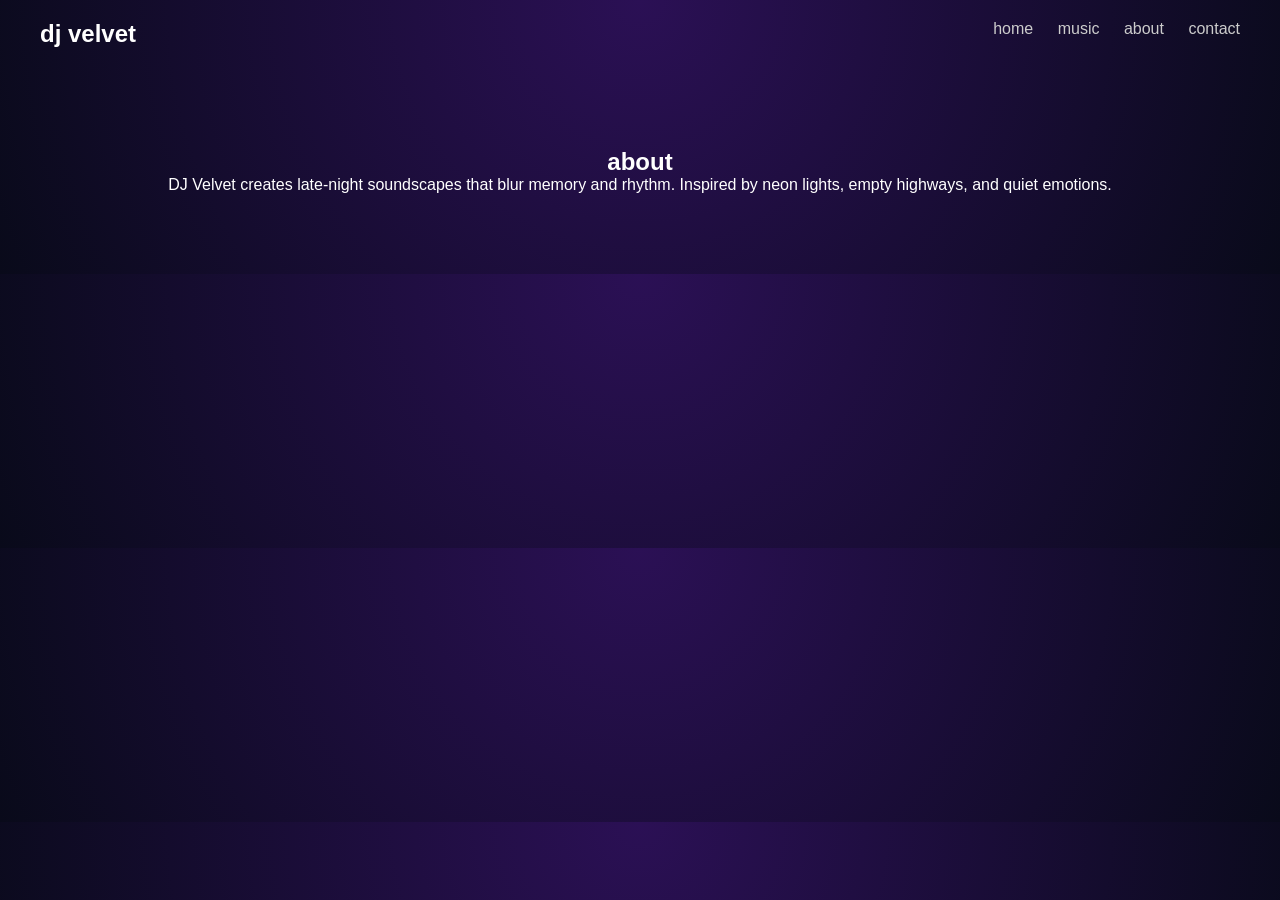
==== about.html @ f87a9d46 "Add about.html with initial content" ====
<!DOCTYPE html>
<html>
<head>
  <title>About</title>
  <link rel="stylesheet" href="styles.css">
</head>
<body>

<nav>
  <h2>dj velvet</h2>
  <div>
    <a href="index.html">home</a>
    <a href="music.html">music</a>
    <a href="about.html">about</a>
    <a href="contact.html">contact</a>
  </div>
</nav>

<section class="section">
  <h1>about</h1>
  <p>
    DJ Velvet creates late-night soundscapes that blur memory and rhythm.
    Inspired by neon lights, empty highways, and quiet emotions.
  </p>
</section>

</body>
</html>
---- styles.css ----
* {
  margin: 0;
  padding: 0;
  box-sizing: border-box;
  font-family: 'Helvetica Neue', sans-serif;
}

body {
  background: radial-gradient(circle at top, #2b1055, #090a1a);
  color: white;
}

/* NAVBAR */
nav {
  display: flex;
  justify-content: space-between;
  padding: 20px 40px;
}

nav a {
  color: #ccc;
  margin-left: 20px;
  text-decoration: none;
}

nav a:hover {
  color: white;
}

/* HERO */
.hero {
  height: 90vh;
  display: flex;
  flex-direction: column;
  justify-content: center;
  align-items: center;
  background: linear-gradient(135deg, #6a00ff, #ff4d6d);
  text-align: center;
}

.hero h1 {
  font-size: 60px;
  font-weight: 300;
}

.hero p {
  margin-top: 15px;
  color: #eee;
}

.buttons {
  margin-top: 30px;
}

button {
  padding: 12px 25px;
  margin: 5px;
  border-radius: 30px;
  border: none;
  cursor: pointer;
}

.primary {
  background: #ff4d9d;
  color: white;
}

.secondary {
  background: transparent;
  border: 1px solid #aaa;
  color: white;
}

/* SECTION */
.section {
  padding: 80px 40px;
  text-align: center;
}

/* CARDS */
.cards {
  display: flex;
  gap: 20px;
  justify-content: center;
  margin-top: 40px;
}

.card {
  width: 250px;
  padding: 20px;
  border-radius: 15px;
  background: linear-gradient(145deg, #1c1c3c, #2b2b5c);
}

.card h3 {
  margin-top: 20px;
}

/* FOOTER */
footer {
  text-align: center;
  padding: 40px;
  color: #888;
}
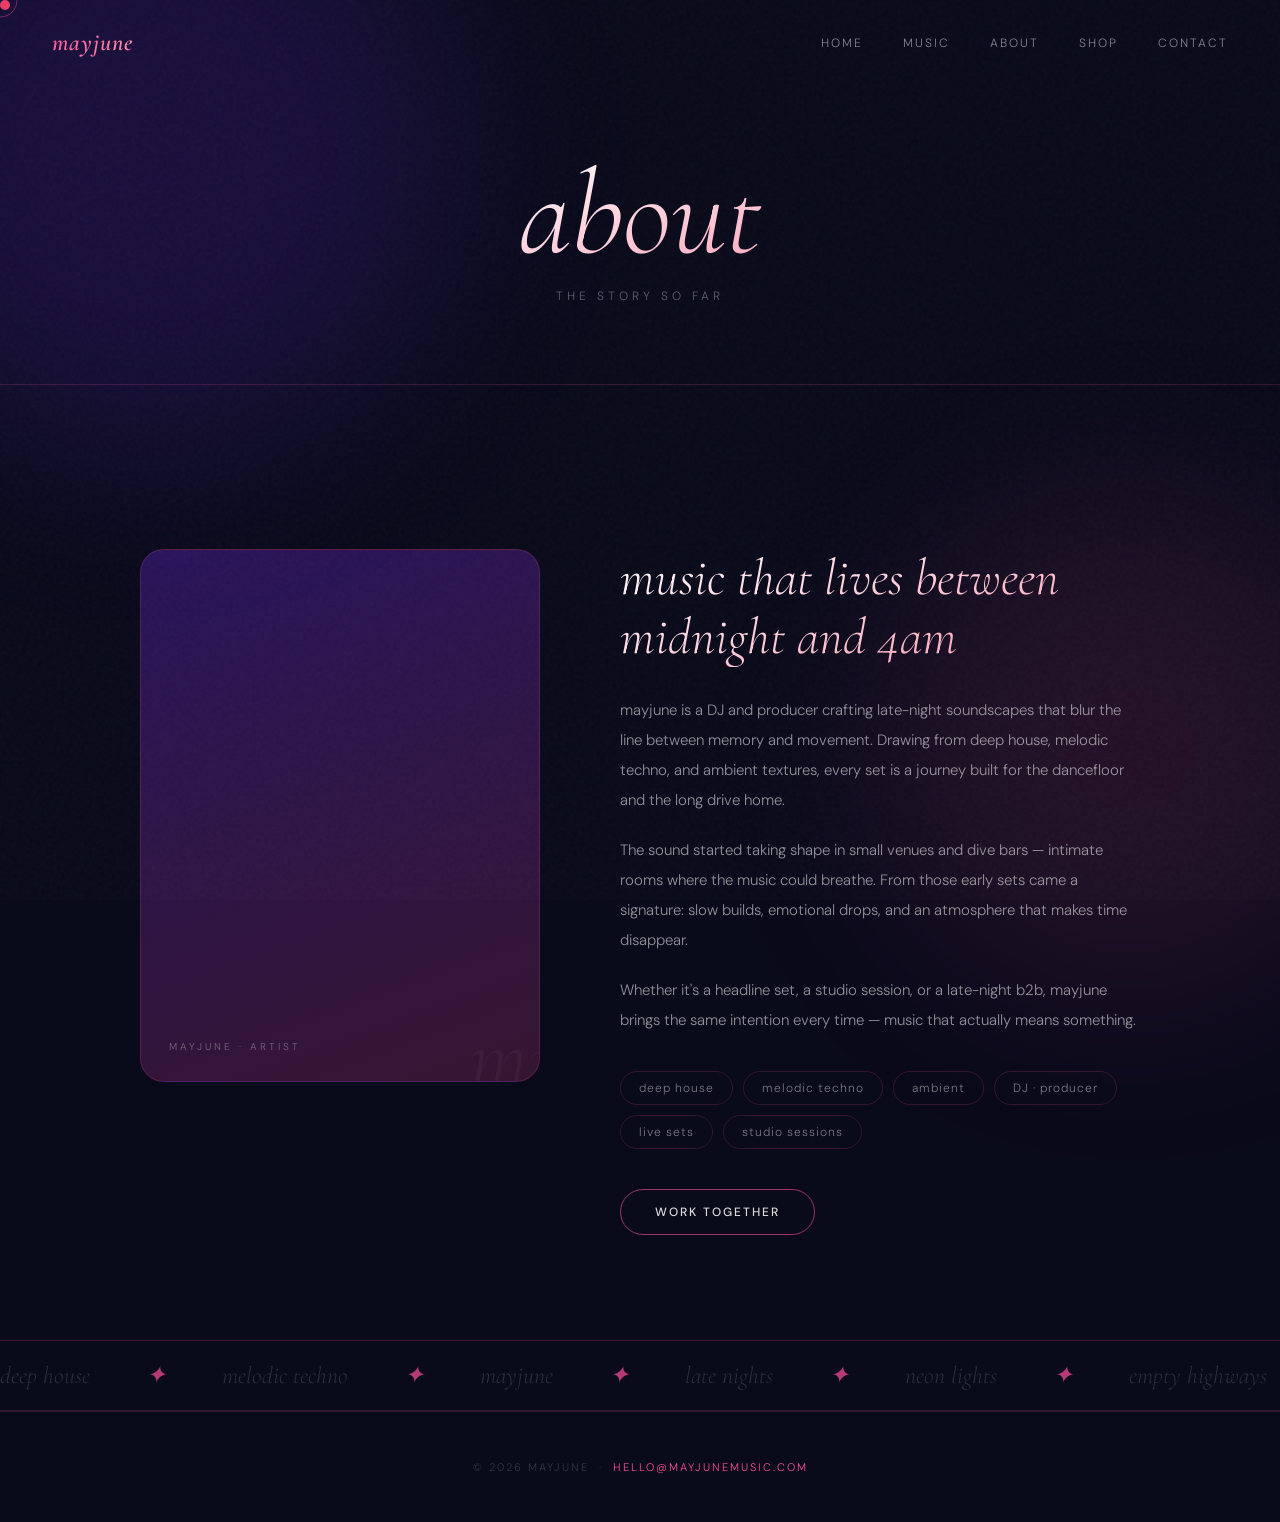
==== commit 70ade1a2: "revamp" ====
--- a/about.html
+++ b/about.html
@@ -1,28 +1,125 @@
 <!DOCTYPE html>
-<html>
+<html lang="en">
 <head>
-  <title>About</title>
+  <meta charset="UTF-8">
+  <meta name="viewport" content="width=device-width, initial-scale=1.0">
+  <title>about — mayjune</title>
   <link rel="stylesheet" href="styles.css">
 </head>
 <body>
 
-<nav>
-  <h2>dj velvet</h2>
-  <div>
+<div class="cursor" id="cursor"></div>
+<div class="cursor-ring" id="cursorRing"></div>
+<div class="orb orb-1"></div>
+<div class="orb orb-2"></div>
+
+<nav id="nav">
+  <h2>mayjune</h2>
+  <div class="nav-links">
     <a href="index.html">home</a>
     <a href="music.html">music</a>
     <a href="about.html">about</a>
+    <a href="shop.html">shop</a>
     <a href="contact.html">contact</a>
   </div>
 </nav>
 
-<section class="section">
+<section class="hero-small">
   <h1>about</h1>
-  <p>
-    DJ Velvet creates late-night soundscapes that blur memory and rhythm.
-    Inspired by neon lights, empty highways, and quiet emotions.
-  </p>
+  <p>the story so far</p>
 </section>
 
+<section class="section">
+  <div class="about-grid">
+
+    <div class="about-portrait fade-in">
+      <div class="about-portrait-watermark">mj</div>
+      <span class="about-portrait-label">mayjune · artist</span>
+    </div>
+
+    <div class="about-text fade-in" style="transition-delay: 0.15s">
+      <h2>music that lives between midnight and 4am</h2>
+      <p>
+        mayjune is a DJ and producer crafting late-night soundscapes that blur
+        the line between memory and movement. Drawing from deep house, melodic
+        techno, and ambient textures, every set is a journey built for the
+        dancefloor and the long drive home.
+      </p>
+      <p>
+        The sound started taking shape in small venues and dive bars — intimate
+        rooms where the music could breathe. From those early sets came a
+        signature: slow builds, emotional drops, and an atmosphere that makes
+        time disappear.
+      </p>
+      <p>
+        Whether it's a headline set, a studio session, or a late-night b2b,
+        mayjune brings the same intention every time — music that actually
+        means something.
+      </p>
+
+      <div class="about-tags">
+        <span class="tag">deep house</span>
+        <span class="tag">melodic techno</span>
+        <span class="tag">ambient</span>
+        <span class="tag">DJ · producer</span>
+        <span class="tag">live sets</span>
+        <span class="tag">studio sessions</span>
+      </div>
+
+      <div style="margin-top: 40px;">
+        <a href="contact.html" class="button">work together</a>
+      </div>
+    </div>
+
+  </div>
+</section>
+
+<div class="marquee-wrap">
+  <div class="marquee-track">
+    <span>deep house</span><span class="a">✦</span>
+    <span>melodic techno</span><span class="a">✦</span>
+    <span>mayjune</span><span class="a">✦</span>
+    <span>late nights</span><span class="a">✦</span>
+    <span>neon lights</span><span class="a">✦</span>
+    <span>empty highways</span><span class="a">✦</span>
+    <span>deep house</span><span class="a">✦</span>
+    <span>melodic techno</span><span class="a">✦</span>
+    <span>mayjune</span><span class="a">✦</span>
+    <span>late nights</span><span class="a">✦</span>
+    <span>neon lights</span><span class="a">✦</span>
+    <span>empty highways</span><span class="a">✦</span>
+  </div>
+</div>
+
+<footer>
+  © 2026 mayjune &nbsp;·&nbsp; <a href="mailto:hello@mayjunemusic.com">hello@mayjunemusic.com</a>
+</footer>
+
+<script>
+  const cursor = document.getElementById('cursor');
+  const ring = document.getElementById('cursorRing');
+  let mx = 0, my = 0, rx = 0, ry = 0;
+  document.addEventListener('mousemove', e => {
+    mx = e.clientX; my = e.clientY;
+    cursor.style.transform = `translate(${mx - 5}px, ${my - 5}px)`;
+  });
+  function animateRing() {
+    rx += (mx - rx - 17) * 0.12;
+    ry += (my - ry - 17) * 0.12;
+    ring.style.transform = `translate(${rx}px, ${ry}px)`;
+    requestAnimationFrame(animateRing);
+  }
+  animateRing();
+  document.querySelectorAll('a, button, .tag').forEach(el => {
+    el.addEventListener('mouseenter', () => ring.classList.add('hovered'));
+    el.addEventListener('mouseleave', () => ring.classList.remove('hovered'));
+  });
+  const nav = document.getElementById('nav');
+  window.addEventListener('scroll', () => nav.classList.toggle('scrolled', window.scrollY > 40));
+  const observer = new IntersectionObserver(entries => {
+    entries.forEach(e => { if (e.isIntersecting) e.target.classList.add('visible'); });
+  }, { threshold: 0.15 });
+  document.querySelectorAll('.fade-in').forEach(el => observer.observe(el));
+</script>
 </body>
-</html>
+</html>
--- a/styles.css
+++ b/styles.css
@@ -1,104 +1,645 @@
-* {
-  margin: 0;
-  padding: 0;
-  box-sizing: border-box;
-  font-family: 'Helvetica Neue', sans-serif;
-}
+@import url('https://fonts.googleapis.com/css2?family=Cormorant+Garamond:ital,wght@0,300;0,600;1,300;1,600&family=DM+Sans:wght@300;400;500&display=swap');
+
+:root {
+  --pink:    #ff4d9d;
+  --pink2:   #ff8fab;
+  --violet:  #7b2fff;
+  --deep:    #090a1a;
+  --surface: rgba(255,255,255,0.04);
+  --border:  rgba(255, 77, 157, 0.18);
+}
+
+*, *::before, *::after { margin: 0; padding: 0; box-sizing: border-box; }
+html { scroll-behavior: smooth; }
 
 body {
-  background: radial-gradient(circle at top, #2b1055, #090a1a);
+  background: var(--deep);
   color: white;
-}
-
-/* NAVBAR */
+  font-family: 'DM Sans', sans-serif;
+  font-weight: 300;
+  overflow-x: hidden;
+  cursor: none;
+}
+
+/* GRAIN OVERLAY */
+body::before {
+  content: '';
+  position: fixed;
+  inset: 0;
+  background-image: url("data:image/svg+xml,%3Csvg viewBox='0 0 256 256' xmlns='http://www.w3.org/2000/svg'%3E%3Cfilter id='noise'%3E%3CfeTurbulence type='fractalNoise' baseFrequency='0.9' numOctaves='4' stitchTiles='stitch'/%3E%3C/filter%3E%3Crect width='100%25' height='100%25' filter='url(%23noise)' opacity='1'/%3E%3C/svg%3E");
+  opacity: 0.035;
+  pointer-events: none;
+  z-index: 1000;
+}
+
+/* CUSTOM CURSOR */
+.cursor {
+  width: 10px; height: 10px;
+  background: var(--pink);
+  border-radius: 50%;
+  position: fixed; top: 0; left: 0;
+  pointer-events: none;
+  z-index: 9999;
+  mix-blend-mode: difference;
+  transition: transform 0.1s;
+}
+.cursor-ring {
+  width: 34px; height: 34px;
+  border: 1px solid rgba(255,77,157,0.45);
+  border-radius: 50%;
+  position: fixed; top: 0; left: 0;
+  pointer-events: none;
+  z-index: 9998;
+  transition: width 0.25s, height 0.25s, border-color 0.25s;
+}
+.cursor-ring.hovered {
+  width: 54px; height: 54px;
+  border-color: var(--pink);
+}
+
+/* AMBIENT ORBS */
+.orb {
+  position: fixed;
+  border-radius: 50%;
+  filter: blur(90px);
+  pointer-events: none;
+  z-index: 0;
+}
+.orb-1 { width: 600px; height: 600px; background: rgba(123,47,255,0.15); top: -150px; left: -150px; animation: drift1 20s ease-in-out infinite alternate; }
+.orb-2 { width: 500px; height: 500px; background: rgba(255,77,157,0.1); bottom: -100px; right: -100px; animation: drift2 24s ease-in-out infinite alternate; }
+.orb-3 { width: 350px; height: 350px; background: rgba(255,143,171,0.07); top: 50%; left: 35%; animation: drift1 16s ease-in-out infinite alternate-reverse; }
+
+@keyframes drift1 { to { transform: translate(50px, 70px); } }
+@keyframes drift2 { to { transform: translate(-50px, -60px); } }
+
+/* NAV */
 nav {
+  position: fixed; top: 0; left: 0; right: 0;
+  z-index: 500;
   display: flex;
   justify-content: space-between;
-  padding: 20px 40px;
-}
-
+  align-items: center;
+  padding: 28px 52px;
+  transition: background 0.4s, padding 0.3s, border-color 0.3s;
+  border-bottom: 1px solid transparent;
+}
+nav.scrolled {
+  background: rgba(9,10,26,0.88);
+  backdrop-filter: blur(20px);
+  padding: 18px 52px;
+  border-bottom-color: var(--border);
+}
+nav h2 {
+  font-family: 'Cormorant Garamond', serif;
+  font-style: italic;
+  font-weight: 600;
+  font-size: 24px;
+  background: linear-gradient(135deg, var(--pink), var(--pink2));
+  -webkit-background-clip: text;
+  -webkit-text-fill-color: transparent;
+  background-clip: text;
+  letter-spacing: 1px;
+}
+.nav-links { display: flex; gap: 40px; }
 nav a {
-  color: #ccc;
-  margin-left: 20px;
+  color: rgba(255,255,255,0.5);
   text-decoration: none;
-}
-
-nav a:hover {
+  font-size: 12px;
+  letter-spacing: 2px;
+  text-transform: uppercase;
+  transition: color 0.3s;
+  position: relative;
+}
+nav a::after {
+  content: '';
+  position: absolute;
+  bottom: -4px; left: 0;
+  width: 0; height: 1px;
+  background: var(--pink);
+  transition: width 0.3s ease;
+}
+nav a:hover { color: white; }
+nav a:hover::after { width: 100%; }
+
+/* BUTTONS */
+.button {
+  display: inline-block;
+  padding: 14px 34px;
+  border-radius: 60px;
+  border: 1.5px solid rgba(255,77,157,0.6);
+  font-family: 'DM Sans', sans-serif;
+  font-size: 12px;
+  font-weight: 500;
+  letter-spacing: 2px;
+  text-transform: uppercase;
+  text-decoration: none;
+  cursor: none;
+  position: relative;
+  overflow: hidden;
+  transition: transform 0.3s, box-shadow 0.3s, border-color 0.3s, color 0.3s;
+  color: rgba(255,255,255,0.85);
+  background: transparent;
+}
+.button::before {
+  content: '';
+  position: absolute;
+  inset: 0;
+  background: linear-gradient(135deg, var(--pink), var(--violet));
+  opacity: 0;
+  transition: opacity 0.3s;
+  z-index: -1;
+}
+.button:hover {
   color: white;
-}
+  transform: translateY(-3px);
+  box-shadow: 0 12px 40px rgba(255,77,157,0.38);
+  border-color: transparent;
+}
+.button:hover::before { opacity: 1; }
 
 /* HERO */
 .hero {
-  height: 90vh;
+  min-height: 100vh;
   display: flex;
   flex-direction: column;
   justify-content: center;
   align-items: center;
-  background: linear-gradient(135deg, #6a00ff, #ff4d6d);
   text-align: center;
-}
-
+  padding: 120px 24px 80px;
+  position: relative;
+  z-index: 1;
+}
+.hero-eyebrow {
+  font-size: 11px;
+  letter-spacing: 5px;
+  text-transform: uppercase;
+  color: var(--pink);
+  margin-bottom: 24px;
+  opacity: 0;
+  animation: fadeUp 0.8s ease forwards 0.2s;
+}
 .hero h1 {
-  font-size: 60px;
+  font-family: 'Cormorant Garamond', serif;
+  font-style: italic;
   font-weight: 300;
-}
-
-.hero p {
-  margin-top: 15px;
-  color: #eee;
-}
-
-.buttons {
-  margin-top: 30px;
-}
-
-button {
-  padding: 12px 25px;
-  margin: 5px;
-  border-radius: 30px;
-  border: none;
-  cursor: pointer;
-}
-
-.primary {
-  background: #ff4d9d;
-  color: white;
-}
-
-.secondary {
-  background: transparent;
-  border: 1px solid #aaa;
-  color: white;
+  font-size: clamp(96px, 22vw, 220px);
+  line-height: 0.85;
+  letter-spacing: -3px;
+  background: linear-gradient(160deg, #fff 20%, var(--pink2) 60%, var(--pink) 100%);
+  -webkit-background-clip: text;
+  -webkit-text-fill-color: transparent;
+  background-clip: text;
+  opacity: 0;
+  animation: fadeUp 1s ease forwards 0.4s;
+}
+.hero-sub {
+  margin-top: 28px;
+  font-size: 12px;
+  letter-spacing: 4px;
+  text-transform: uppercase;
+  color: rgba(255,255,255,0.38);
+  opacity: 0;
+  animation: fadeUp 0.8s ease forwards 0.7s;
+}
+.hero .buttons {
+  margin-top: 56px;
+  display: flex;
+  gap: 16px;
+  flex-wrap: wrap;
+  justify-content: center;
+  opacity: 0;
+  animation: fadeUp 0.8s ease forwards 0.9s;
+}
+.hero-scroll {
+  position: absolute;
+  bottom: 36px;
+  left: 50%;
+  transform: translateX(-50%);
+  display: flex;
+  flex-direction: column;
+  align-items: center;
+  gap: 10px;
+  opacity: 0;
+  animation: fadeUp 0.8s ease forwards 1.3s;
+}
+.hero-scroll span {
+  font-size: 9px;
+  letter-spacing: 3px;
+  text-transform: uppercase;
+  color: rgba(255,255,255,0.25);
+}
+.scroll-line {
+  width: 1px;
+  height: 52px;
+  background: linear-gradient(to bottom, var(--pink), transparent);
+  animation: scrollPulse 2.2s ease-in-out infinite;
+}
+@keyframes scrollPulse {
+  0%,100% { opacity: 0.3; }
+  50%      { opacity: 1; }
+}
+
+/* HERO SMALL */
+.hero-small {
+  padding: 160px 52px 80px;
+  text-align: center;
+  position: relative;
+  z-index: 1;
+  border-bottom: 1px solid var(--border);
+}
+.hero-small h1 {
+  font-family: 'Cormorant Garamond', serif;
+  font-style: italic;
+  font-weight: 300;
+  font-size: clamp(60px, 12vw, 120px);
+  line-height: 0.9;
+  background: linear-gradient(160deg, #fff 30%, var(--pink2) 80%);
+  -webkit-background-clip: text;
+  -webkit-text-fill-color: transparent;
+  background-clip: text;
+  animation: fadeUp 0.8s ease forwards;
+}
+.hero-small p {
+  margin-top: 20px;
+  font-size: 12px;
+  letter-spacing: 4px;
+  text-transform: uppercase;
+  color: rgba(255,255,255,0.35);
+  opacity: 0;
+  animation: fadeUp 0.8s ease forwards 0.25s;
 }
 
 /* SECTION */
 .section {
-  padding: 80px 40px;
+  padding: 100px 52px;
   text-align: center;
+  position: relative;
+  z-index: 1;
+}
+.section h2 {
+  font-family: 'Cormorant Garamond', serif;
+  font-style: italic;
+  font-weight: 300;
+  font-size: clamp(38px, 6vw, 68px);
+  color: white;
+  margin-bottom: 10px;
+}
+.section-tag {
+  display: block;
+  font-size: 11px;
+  letter-spacing: 3px;
+  text-transform: uppercase;
+  color: var(--pink);
+  margin-bottom: 14px;
+}
+.section > p { color: rgba(255,255,255,0.4); font-size: 15px; }
+.divider {
+  width: 48px; height: 1px;
+  background: linear-gradient(to right, var(--pink), transparent);
+  margin: 20px auto 52px;
+}
+
+/* MARQUEE */
+.marquee-wrap {
+  overflow: hidden;
+  border-top: 1px solid var(--border);
+  border-bottom: 1px solid var(--border);
+  padding: 20px 0;
+  position: relative;
+  z-index: 1;
+}
+.marquee-track {
+  display: flex;
+  gap: 56px;
+  animation: marquee 22s linear infinite;
+  width: max-content;
+}
+.marquee-track span {
+  font-family: 'Cormorant Garamond', serif;
+  font-style: italic;
+  font-size: 24px;
+  color: rgba(255,255,255,0.15);
+  white-space: nowrap;
+}
+.marquee-track span.a { color: var(--pink); opacity: 0.7; }
+@keyframes marquee {
+  from { transform: translateX(0); }
+  to   { transform: translateX(-50%); }
 }
 
 /* CARDS */
 .cards {
   display: flex;
-  gap: 20px;
+  gap: 24px;
   justify-content: center;
-  margin-top: 40px;
-}
-
+  flex-wrap: wrap;
+  margin-top: 52px;
+}
 .card {
-  width: 250px;
-  padding: 20px;
-  border-radius: 15px;
-  background: linear-gradient(145deg, #1c1c3c, #2b2b5c);
-}
-
-.card h3 {
-  margin-top: 20px;
-}
+  background: var(--surface);
+  border: 1px solid var(--border);
+  border-radius: 20px;
+  padding: 32px 28px;
+  width: 260px;
+  text-align: left;
+  transition: transform 0.4s, box-shadow 0.4s, border-color 0.4s;
+  position: relative;
+  overflow: hidden;
+}
+.card::after {
+  content: '';
+  position: absolute;
+  top: 0; left: 0; right: 0;
+  height: 1px;
+  background: linear-gradient(to right, transparent, var(--pink), transparent);
+  opacity: 0;
+  transition: opacity 0.4s;
+}
+.card:hover { transform: translateY(-8px); box-shadow: 0 28px 64px rgba(255,77,157,0.16); border-color: rgba(255,77,157,0.38); }
+.card:hover::after { opacity: 1; }
+.card-num { font-size: 11px; letter-spacing: 2px; color: var(--pink); margin-bottom: 16px; display: block; }
+.card h3 { font-family: 'Cormorant Garamond', serif; font-style: italic; font-size: 22px; color: white; margin-bottom: 10px; }
+.card p { font-size: 13px; color: rgba(255,255,255,0.42); line-height: 1.75; }
+
+/* SPOTIFY */
+.section iframe {
+  display: block;
+  margin: 40px auto 0;
+  max-width: 560px;
+  width: 100%;
+}
+
+/* ABOUT */
+.about-grid {
+  display: grid;
+  grid-template-columns: 1fr 1.3fr;
+  gap: 80px;
+  max-width: 1000px;
+  margin: 64px auto 0;
+  text-align: left;
+  align-items: start;
+}
+.about-portrait {
+  aspect-ratio: 3/4;
+  background: linear-gradient(160deg, rgba(123,47,255,0.28), rgba(255,77,157,0.18));
+  border-radius: 24px;
+  border: 1px solid var(--border);
+  display: flex;
+  align-items: flex-end;
+  padding: 28px;
+  position: relative;
+  overflow: hidden;
+}
+.about-portrait-watermark {
+  position: absolute;
+  bottom: -20px; right: -10px;
+  font-family: 'Cormorant Garamond', serif;
+  font-style: italic;
+  font-size: 88px;
+  color: rgba(255,255,255,0.04);
+  line-height: 1;
+  pointer-events: none;
+}
+.about-portrait-label {
+  font-size: 10px;
+  letter-spacing: 3px;
+  text-transform: uppercase;
+  color: rgba(255,255,255,0.35);
+}
+.about-text h2 {
+  font-family: 'Cormorant Garamond', serif;
+  font-style: italic;
+  font-weight: 300;
+  font-size: clamp(32px, 4vw, 52px);
+  line-height: 1.15;
+  margin-bottom: 28px;
+  background: linear-gradient(160deg, #fff, var(--pink2));
+  -webkit-background-clip: text;
+  -webkit-text-fill-color: transparent;
+  background-clip: text;
+}
+.about-text p {
+  color: rgba(255,255,255,0.55);
+  font-size: 15px;
+  line-height: 2;
+  margin-bottom: 20px;
+}
+.about-tags {
+  display: flex;
+  flex-wrap: wrap;
+  gap: 10px;
+  margin-top: 36px;
+}
+.tag {
+  padding: 8px 18px;
+  border-radius: 60px;
+  border: 1px solid var(--border);
+  font-size: 12px;
+  letter-spacing: 1px;
+  color: rgba(255,255,255,0.45);
+  transition: border-color 0.3s, color 0.3s;
+  cursor: none;
+}
+.tag:hover { border-color: var(--pink); color: white; }
+
+/* MUSIC PAGE */
+.music-list {
+  max-width: 680px;
+  margin: 52px auto 0;
+  text-align: left;
+}
+.music-card {
+  background: var(--surface);
+  border: 1px solid var(--border);
+  border-radius: 14px;
+  padding: 22px 28px;
+  display: flex;
+  align-items: center;
+  gap: 24px;
+  margin-bottom: 14px;
+  transition: border-color 0.3s, transform 0.3s, background 0.3s;
+}
+.music-card:hover {
+  border-color: rgba(255,77,157,0.4);
+  transform: translateX(6px);
+  background: rgba(255,255,255,0.06);
+}
+.music-num {
+  font-family: 'Cormorant Garamond', serif;
+  font-style: italic;
+  font-size: 28px;
+  color: rgba(255,255,255,0.12);
+  min-width: 32px;
+}
+.music-info { flex: 1; }
+.music-info h3 { font-family: 'Cormorant Garamond', serif; font-style: italic; font-size: 20px; color: white; margin-bottom: 4px; }
+.music-info p { font-size: 11px; color: rgba(255,255,255,0.3); letter-spacing: 1.5px; text-transform: uppercase; }
+.music-action { flex-shrink: 0; }
+
+/* CONTACT */
+.contact-section {
+  padding: 100px 52px;
+  position: relative;
+  z-index: 1;
+}
+.contact-container {
+  max-width: 900px;
+  margin: 0 auto;
+  display: grid;
+  grid-template-columns: 1.1fr 1fr;
+  gap: 80px;
+  align-items: start;
+}
+.contact-form { width: 100%; }
+.form-label {
+  display: block;
+  font-size: 10px;
+  letter-spacing: 2.5px;
+  text-transform: uppercase;
+  color: rgba(255,255,255,0.35);
+  margin-bottom: 10px;
+}
+.form-group { margin-bottom: 26px; }
+.form-group input,
+.form-group textarea {
+  width: 100%;
+  padding: 14px 18px;
+  border: 1px solid var(--border);
+  border-radius: 10px;
+  background: var(--surface);
+  color: white;
+  font-size: 14px;
+  font-family: 'DM Sans', sans-serif;
+  font-weight: 300;
+  transition: border-color 0.3s, background 0.3s;
+}
+.form-group input::placeholder,
+.form-group textarea::placeholder { color: rgba(255,255,255,0.18); }
+.form-group input:focus,
+.form-group textarea:focus {
+  outline: none;
+  border-color: var(--pink);
+  background: rgba(255,77,157,0.05);
+}
+.contact-info-block { padding-top: 4px; }
+.contact-info-block h3 {
+  font-family: 'Cormorant Garamond', serif;
+  font-style: italic;
+  font-weight: 300;
+  font-size: clamp(28px, 3vw, 40px);
+  margin-bottom: 16px;
+  line-height: 1.2;
+  color: white;
+}
+.contact-info-block > p {
+  color: rgba(255,255,255,0.45);
+  font-size: 14px;
+  line-height: 1.9;
+  margin-bottom: 36px;
+}
+.contact-detail {
+  padding: 20px 0;
+  border-bottom: 1px solid var(--border);
+}
+.contact-detail:first-of-type { border-top: 1px solid var(--border); }
+.contact-detail-label {
+  font-size: 10px;
+  letter-spacing: 3px;
+  text-transform: uppercase;
+  color: var(--pink);
+  margin-bottom: 6px;
+  display: block;
+}
+.contact-detail a {
+  color: rgba(255,255,255,0.65);
+  text-decoration: none;
+  font-size: 15px;
+  transition: color 0.3s;
+}
+.contact-detail a:hover { color: white; }
+
+/* SHOP */
+.shop-grid {
+  display: grid;
+  grid-template-columns: repeat(auto-fit, minmax(230px, 1fr));
+  gap: 24px;
+  max-width: 1000px;
+  margin: 52px auto 0;
+  text-align: left;
+}
+.shop-card {
+  background: var(--surface);
+  border: 1px solid var(--border);
+  border-radius: 20px;
+  overflow: hidden;
+  transition: transform 0.4s, box-shadow 0.4s, border-color 0.4s;
+}
+.shop-card:hover {
+  transform: translateY(-8px);
+  box-shadow: 0 28px 64px rgba(255,77,157,0.14);
+  border-color: rgba(255,77,157,0.38);
+}
+.shop-img {
+  width: 100%;
+  height: 200px;
+  background: linear-gradient(135deg, rgba(123,47,255,0.35), rgba(255,77,109,0.3));
+  display: flex;
+  align-items: center;
+  justify-content: center;
+  font-family: 'Cormorant Garamond', serif;
+  font-style: italic;
+  font-size: 26px;
+  color: rgba(255,255,255,0.28);
+  letter-spacing: 3px;
+}
+.shop-info { padding: 22px; }
+.shop-info h3 { font-family: 'Cormorant Garamond', serif; font-style: italic; font-size: 19px; color: white; margin-bottom: 6px; }
+.shop-info p { font-size: 13px; color: rgba(255,255,255,0.38); margin-bottom: 20px; line-height: 1.6; }
+.shop-footer { display: flex; align-items: center; justify-content: space-between; }
+.price { font-size: 20px; font-weight: 500; color: white; }
 
 /* FOOTER */
 footer {
   text-align: center;
-  padding: 40px;
-  color: #888;
-}
+  padding: 48px;
+  color: rgba(255,255,255,0.18);
+  border-top: 1px solid var(--border);
+  font-size: 11px;
+  letter-spacing: 2px;
+  text-transform: uppercase;
+  position: relative;
+  z-index: 1;
+}
+footer a { color: var(--pink); text-decoration: none; }
+footer a:hover { opacity: 0.7; }
+
+/* ANIMATIONS */
+@keyframes fadeUp {
+  from { opacity: 0; transform: translateY(28px); }
+  to   { opacity: 1; transform: translateY(0); }
+}
+.fade-in {
+  opacity: 0;
+  transform: translateY(32px);
+  transition: opacity 0.8s ease, transform 0.8s ease;
+}
+.fade-in.visible { opacity: 1; transform: translateY(0); }
+
+/* MOBILE */
+@media (max-width: 768px) {
+  body { cursor: auto; }
+  .cursor, .cursor-ring { display: none; }
+  nav { padding: 18px 24px; }
+  nav.scrolled { padding: 14px 24px; }
+  .nav-links { gap: 22px; }
+  nav a { font-size: 11px; }
+  .hero { padding: 110px 24px 80px; }
+  .section { padding: 72px 24px; }
+  .hero-small { padding: 130px 24px 60px; }
+  .contact-section { padding: 72px 24px; }
+  .about-grid { grid-template-columns: 1fr; gap: 40px; }
+  .about-portrait { aspect-ratio: 4/3; }
+  .contact-container { grid-template-columns: 1fr; gap: 52px; }
+  .card { width: 100%; max-width: 340px; }
+  .music-card { padding: 18px 20px; }
+}
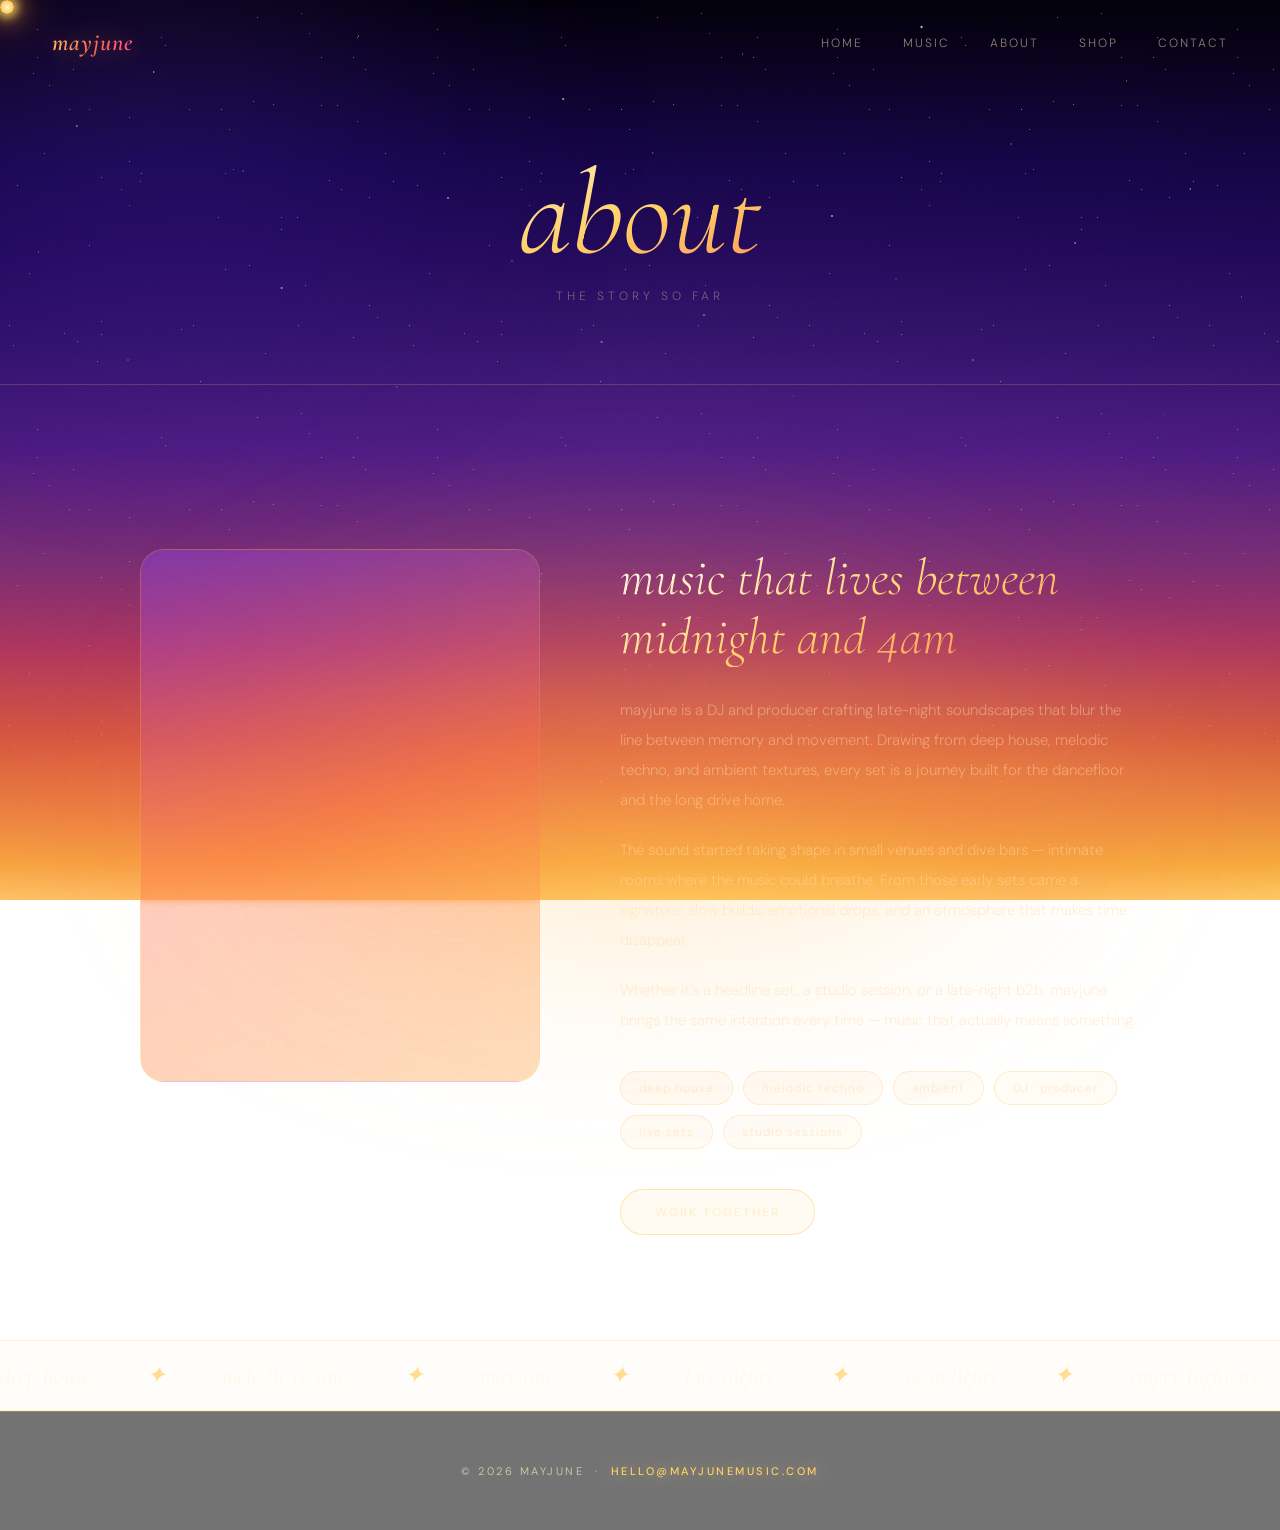
==== commit d952870a: "claube" ====
--- a/about.html
+++ b/about.html
@@ -8,14 +8,19 @@
 </head>
 <body>
 
-<div class="cursor" id="cursor"></div>
+<div class="cursor"      id="cursor"></div>
 <div class="cursor-ring" id="cursorRing"></div>
+<div class="cursor-halo" id="cursorHalo"></div>
+
 <div class="orb orb-1"></div>
 <div class="orb orb-2"></div>
 
 <nav id="nav">
   <h2>mayjune</h2>
-  <div class="nav-links">
+  <button class="nav-toggle" id="navToggle" aria-label="Toggle menu">
+    <span></span><span></span><span></span>
+  </button>
+  <div class="nav-links" id="navLinks">
     <a href="index.html">home</a>
     <a href="music.html">music</a>
     <a href="about.html">about</a>
@@ -95,31 +100,20 @@
   © 2026 mayjune &nbsp;·&nbsp; <a href="mailto:hello@mayjunemusic.com">hello@mayjunemusic.com</a>
 </footer>
 
+<script src="cursor.js"></script>
 <script>
-  const cursor = document.getElementById('cursor');
-  const ring = document.getElementById('cursorRing');
-  let mx = 0, my = 0, rx = 0, ry = 0;
-  document.addEventListener('mousemove', e => {
-    mx = e.clientX; my = e.clientY;
-    cursor.style.transform = `translate(${mx - 5}px, ${my - 5}px)`;
+  const toggle = document.getElementById('navToggle');
+  const links  = document.getElementById('navLinks');
+  toggle.addEventListener('click', () => {
+    toggle.classList.toggle('open');
+    links.classList.toggle('open');
   });
-  function animateRing() {
-    rx += (mx - rx - 17) * 0.12;
-    ry += (my - ry - 17) * 0.12;
-    ring.style.transform = `translate(${rx}px, ${ry}px)`;
-    requestAnimationFrame(animateRing);
-  }
-  animateRing();
-  document.querySelectorAll('a, button, .tag').forEach(el => {
-    el.addEventListener('mouseenter', () => ring.classList.add('hovered'));
-    el.addEventListener('mouseleave', () => ring.classList.remove('hovered'));
+  links.querySelectorAll('a').forEach(a => {
+    a.addEventListener('click', () => {
+      toggle.classList.remove('open');
+      links.classList.remove('open');
+    });
   });
-  const nav = document.getElementById('nav');
-  window.addEventListener('scroll', () => nav.classList.toggle('scrolled', window.scrollY > 40));
-  const observer = new IntersectionObserver(entries => {
-    entries.forEach(e => { if (e.isIntersecting) e.target.classList.add('visible'); });
-  }, { threshold: 0.15 });
-  document.querySelectorAll('.fade-in').forEach(el => observer.observe(el));
 </script>
 </body>
 </html>
--- a/styles.css
+++ b/styles.css
@@ -1,78 +1,265 @@
 @import url('https://fonts.googleapis.com/css2?family=Cormorant+Garamond:ital,wght@0,300;0,600;1,300;1,600&family=DM+Sans:wght@300;400;500&display=swap');
 
 :root {
-  --pink:    #ff4d9d;
-  --pink2:   #ff8fab;
-  --violet:  #7b2fff;
-  --deep:    #090a1a;
-  --surface: rgba(255,255,255,0.04);
-  --border:  rgba(255, 77, 157, 0.18);
+  /* ── SUNSET PALETTE ── */
+  --gold:     #ffd166;
+  --amber:    #ffb347;
+  --coral:    #ff6b51;
+  --rose:     #ff4d7e;
+  --violet:   #9b4dff;
+  --indigo:   #4a1aff;
+  --plum:     #2d1060;
+
+  /* ── SURFACES ── */
+  --surface:  rgba(255, 220, 150, 0.07);
+  --surface2: rgba(200, 100, 255, 0.07);
+  --border:   rgba(255, 180, 80, 0.22);
+  --border2:  rgba(180, 80, 255, 0.22);
+
+  /* ── TEXT ── */
+  --text-warm:  rgba(255, 240, 200, 0.9);
+  --text-muted: rgba(255, 220, 170, 0.45);
 }
 
 *, *::before, *::after { margin: 0; padding: 0; box-sizing: border-box; }
 html { scroll-behavior: smooth; }
 
+/* ══════════════════════════════════════════
+   BODY — dark night sky fading to warm sunset
+   Top = deep midnight / Bottom = golden horizon
+══════════════════════════════════════════ */
 body {
-  background: var(--deep);
-  color: white;
+  background:
+    /* Stars speckle layer — SVG noise shifted to look like stars */
+    url("data:image/svg+xml,%3Csvg xmlns='http://www.w3.org/2000/svg' width='400' height='400'%3E%3Cfilter id='stars'%3E%3CfeTurbulence type='fractalNoise' baseFrequency='0.75' numOctaves='1' stitchTiles='stitch'/%3E%3CfeColorMatrix type='saturate' values='0'/%3E%3CfeComponentTransfer%3E%3CfeFuncA type='discrete' tableValues='0 0 0 0 0 0 0 0 1 1'/%3E%3C/feComponentTransfer%3E%3C/filter%3E%3Crect width='100%25' height='100%25' filter='url(%23stars)' opacity='0.55'/%3E%3C/svg%3E"),
+    /* Warm glow at horizon bottom */
+    radial-gradient(ellipse 100% 45% at 50% 100%, #ffb34755 0%, #ff6b5133 30%, transparent 65%),
+    radial-gradient(ellipse 80%  35% at 20% 90%,  #ff4d7e22 0%, transparent 60%),
+    radial-gradient(ellipse 60%  35% at 80% 85%,  #ffd16622 0%, transparent 55%),
+    /* Violet band mid-sky */
+    radial-gradient(ellipse 120% 60% at 50% 45%,  #9b4dff18 0%, #4a1aff0a 50%, transparent 75%),
+    /* Main gradient — night top, sunset bottom */
+    linear-gradient(180deg,
+      #03010a  0%,
+      #0a0320  8%,
+      #130540  18%,
+      #1e0850  28%,
+      #2d1060  38%,
+      #4a1a7a  50%,
+      #7a2d6e  62%,
+      #b0365a  72%,
+      #d4563a  82%,
+      #e8843a  90%,
+      #f5ae3a  96%,
+      #ffd166  100%
+    );
+  background-attachment: fixed;
+  min-height: 100vh;
+  color: var(--text-warm);
   font-family: 'DM Sans', sans-serif;
   font-weight: 300;
   overflow-x: hidden;
   cursor: none;
 }
 
-/* GRAIN OVERLAY */
+/* ── FILM GRAIN overlay ── */
 body::before {
   content: '';
   position: fixed;
   inset: 0;
   background-image: url("data:image/svg+xml,%3Csvg viewBox='0 0 256 256' xmlns='http://www.w3.org/2000/svg'%3E%3Cfilter id='noise'%3E%3CfeTurbulence type='fractalNoise' baseFrequency='0.9' numOctaves='4' stitchTiles='stitch'/%3E%3C/filter%3E%3Crect width='100%25' height='100%25' filter='url(%23noise)' opacity='1'/%3E%3C/svg%3E");
-  opacity: 0.035;
+  opacity: 0.048;
   pointer-events: none;
   z-index: 1000;
-}
-
-/* CUSTOM CURSOR */
-.cursor {
-  width: 10px; height: 10px;
-  background: var(--pink);
-  border-radius: 50%;
-  position: fixed; top: 0; left: 0;
+  mix-blend-mode: soft-light;
+}
+
+/* ── STARS speckle canvas ── */
+body::after {
+  content: '';
+  position: fixed;
+  inset: 0;
+  background:
+    /* Bright star cluster top */
+    radial-gradient(1.2px 1.2px at 12%  8%,  rgba(255,245,220,0.85) 0%, transparent 100%),
+    radial-gradient(1px   1px   at 28%  4%,  rgba(255,235,190,0.70) 0%, transparent 100%),
+    radial-gradient(1.5px 1.5px at 44% 11%,  rgba(255,255,240,0.90) 0%, transparent 100%),
+    radial-gradient(1px   1px   at 58%  6%,  rgba(255,240,200,0.65) 0%, transparent 100%),
+    radial-gradient(1.8px 1.8px at 72%  3%,  rgba(255,250,230,0.95) 0%, transparent 100%),
+    radial-gradient(1px   1px   at 88%  9%,  rgba(255,230,180,0.60) 0%, transparent 100%),
+    radial-gradient(1.3px 1.3px at  6% 14%,  rgba(255,245,215,0.75) 0%, transparent 100%),
+    radial-gradient(1px   1px   at 19% 19%,  rgba(255,240,200,0.55) 0%, transparent 100%),
+    radial-gradient(1.4px 1.4px at 35% 22%,  rgba(255,255,245,0.80) 0%, transparent 100%),
+    radial-gradient(1px   1px   at 51% 17%,  rgba(255,235,185,0.60) 0%, transparent 100%),
+    radial-gradient(1.6px 1.6px at 65% 24%,  rgba(255,250,230,0.85) 0%, transparent 100%),
+    radial-gradient(1px   1px   at 79% 16%,  rgba(255,240,205,0.65) 0%, transparent 100%),
+    radial-gradient(1.2px 1.2px at 93% 21%,  rgba(255,245,220,0.70) 0%, transparent 100%),
+    radial-gradient(1px   1px   at  3% 28%,  rgba(255,230,185,0.50) 0%, transparent 100%),
+    radial-gradient(1.5px 1.5px at 22% 32%,  rgba(255,255,240,0.75) 0%, transparent 100%),
+    radial-gradient(1px   1px   at 40% 29%,  rgba(255,240,200,0.55) 0%, transparent 100%),
+    radial-gradient(1.3px 1.3px at 55% 35%,  rgba(255,250,225,0.65) 0%, transparent 100%),
+    radial-gradient(1px   1px   at 70% 31%,  rgba(255,235,190,0.45) 0%, transparent 100%),
+    radial-gradient(1.4px 1.4px at 84% 27%,  rgba(255,245,215,0.70) 0%, transparent 100%),
+    radial-gradient(1px   1px   at 97% 33%,  rgba(255,240,205,0.50) 0%, transparent 100%),
+    radial-gradient(1.2px 1.2px at 10% 40%,  rgba(255,235,185,0.40) 0%, transparent 100%),
+    radial-gradient(1px   1px   at 31% 43%,  rgba(255,250,230,0.50) 0%, transparent 100%),
+    radial-gradient(1.5px 1.5px at 47% 38%,  rgba(255,245,220,0.60) 0%, transparent 100%),
+    radial-gradient(1px   1px   at 62% 44%,  rgba(255,235,190,0.35) 0%, transparent 100%),
+    radial-gradient(1.3px 1.3px at 76% 40%,  rgba(255,250,225,0.50) 0%, transparent 100%),
+    radial-gradient(1px   1px   at 91% 46%,  rgba(255,240,200,0.35) 0%, transparent 100%);
+  /* Stars fade out below 50vh as sunset glow takes over */
+  -webkit-mask: linear-gradient(to bottom, black 0%, black 40%, rgba(0,0,0,0.4) 55%, transparent 70%);
+          mask: linear-gradient(to bottom, black 0%, black 40%, rgba(0,0,0,0.4) 55%, transparent 70%);
   pointer-events: none;
-  z-index: 9999;
-  mix-blend-mode: difference;
-  transition: transform 0.1s;
-}
-.cursor-ring {
-  width: 34px; height: 34px;
-  border: 1px solid rgba(255,77,157,0.45);
-  border-radius: 50%;
-  position: fixed; top: 0; left: 0;
-  pointer-events: none;
-  z-index: 9998;
-  transition: width 0.25s, height 0.25s, border-color 0.25s;
-}
-.cursor-ring.hovered {
-  width: 54px; height: 54px;
-  border-color: var(--pink);
-}
-
-/* AMBIENT ORBS */
+  z-index: 1;
+  animation: twinkle 6s ease-in-out infinite alternate;
+}
+
+@keyframes twinkle {
+  0%   { opacity: 0.7; }
+  33%  { opacity: 1;   }
+  66%  { opacity: 0.8; }
+  100% { opacity: 0.95; }
+}
+
+/* ── AMBIENT ORBS ── */
 .orb {
   position: fixed;
   border-radius: 50%;
-  filter: blur(90px);
+  filter: blur(110px);
   pointer-events: none;
   z-index: 0;
 }
-.orb-1 { width: 600px; height: 600px; background: rgba(123,47,255,0.15); top: -150px; left: -150px; animation: drift1 20s ease-in-out infinite alternate; }
-.orb-2 { width: 500px; height: 500px; background: rgba(255,77,157,0.1); bottom: -100px; right: -100px; animation: drift2 24s ease-in-out infinite alternate; }
-.orb-3 { width: 350px; height: 350px; background: rgba(255,143,171,0.07); top: 50%; left: 35%; animation: drift1 16s ease-in-out infinite alternate-reverse; }
-
-@keyframes drift1 { to { transform: translate(50px, 70px); } }
-@keyframes drift2 { to { transform: translate(-50px, -60px); } }
-
-/* NAV */
+.orb-1 {
+  width: 900px; height: 380px;
+  background: radial-gradient(ellipse, #ffd16655 0%, #ffb34744 40%, transparent 70%);
+  bottom: -80px; left: 50%;
+  transform: translateX(-50%);
+  animation: pulse1 10s ease-in-out infinite alternate;
+}
+.orb-2 {
+  width: 700px; height: 600px;
+  background: radial-gradient(ellipse, #9b4dff28 0%, #4a1aff18 50%, transparent 70%);
+  top: -200px; left: -200px;
+  animation: drift1 26s ease-in-out infinite alternate;
+}
+.orb-3 {
+  width: 500px; height: 500px;
+  background: radial-gradient(ellipse, #ff4d7e22 0%, transparent 70%);
+  top: 30%; right: -100px;
+  animation: drift2 20s ease-in-out infinite alternate;
+}
+.orb-4 {
+  width: 400px; height: 400px;
+  background: radial-gradient(ellipse, #ffb34718 0%, transparent 70%);
+  top: 40%; left: -80px;
+  animation: drift2 17s ease-in-out infinite alternate-reverse;
+}
+
+@keyframes pulse1 { to { opacity: 0.7; transform: translateX(-50%) scaleY(1.15); } }
+@keyframes drift1 { to { transform: translate(80px, 90px); } }
+@keyframes drift2 { to { transform: translate(-50px, -70px); } }
+
+/* ══════════════════════════════════════════
+   CURSOR — fixed, always on top, no jitter
+══════════════════════════════════════════ */
+.cursor {
+  width: 14px; height: 14px;
+  background: radial-gradient(circle, #fff9e0 0%, var(--gold) 55%, var(--amber) 100%);
+  border-radius: 50%;
+  position: fixed;
+  top: 0; left: 0;
+  pointer-events: none;
+  z-index: 9999;
+  will-change: transform;
+  box-shadow:
+    0 0 8px  4px rgba(255, 230, 100, 0.7),
+    0 0 22px 8px rgba(255, 180, 60, 0.45),
+    0 0 50px 16px rgba(255, 120, 40, 0.2);
+  transition: width 0.2s, height 0.2s, background 0.2s, box-shadow 0.2s, opacity 0.3s;
+}
+.cursor.clicking {
+  width: 10px; height: 10px;
+  background: radial-gradient(circle, #fff 0%, var(--coral) 60%);
+  box-shadow:
+    0 0 10px 5px rgba(255, 120, 80, 0.9),
+    0 0 30px 12px rgba(255, 80, 40, 0.5);
+}
+
+/* Ray ring — rotates independently via CSS, JS only moves position */
+.cursor-ring {
+  width: 44px; height: 44px;
+  border-radius: 50%;
+  position: fixed;
+  top: 0; left: 0;
+  pointer-events: none;
+  z-index: 9998;
+  will-change: transform;
+  animation: sunSpin 8s linear infinite;
+  background-image: repeating-conic-gradient(
+    rgba(255, 220, 100, 0.65) 0deg 3deg,
+    transparent 3deg 45deg
+  );
+  -webkit-mask: radial-gradient(circle, transparent 36%, black 40%, black 48%, transparent 54%);
+          mask: radial-gradient(circle, transparent 36%, black 40%, black 48%, transparent 54%);
+  transition: width 0.35s cubic-bezier(0.23,1,0.32,1),
+              height 0.35s cubic-bezier(0.23,1,0.32,1),
+              opacity 0.3s;
+  opacity: 0.9;
+}
+.cursor-ring.hovered {
+  width: 68px; height: 68px;
+  opacity: 1;
+}
+.cursor-ring.clicking {
+  width: 30px; height: 30px;
+  opacity: 1;
+  animation-duration: 1.2s;
+}
+
+/* Corona halo */
+.cursor-halo {
+  width: 80px; height: 80px;
+  border-radius: 50%;
+  position: fixed;
+  top: 0; left: 0;
+  pointer-events: none;
+  z-index: 9997;
+  will-change: transform;
+  background: radial-gradient(circle,
+    rgba(255, 220, 100, 0.12) 0%,
+    rgba(255, 150, 60, 0.06) 50%,
+    transparent 70%
+  );
+  transition: width 0.45s cubic-bezier(0.23,1,0.32,1),
+              height 0.45s cubic-bezier(0.23,1,0.32,1),
+              opacity 0.3s;
+}
+.cursor-halo.hovered {
+  width: 110px; height: 110px;
+}
+
+/* Ember sparks */
+.cursor-spark {
+  position: fixed;
+  border-radius: 50%;
+  pointer-events: none;
+  z-index: 9990;
+  transform: translate(-50%, -50%);
+  animation: emberFade 0.7s ease-out forwards;
+}
+
+@keyframes sunSpin {
+  from { transform: rotate(0deg); }
+  to   { transform: rotate(360deg); }
+}
+
+@keyframes emberFade {
+  0%   { opacity: 1;   transform: translate(-50%, -50%) translate(0px, 0px)          scale(1); }
+  100% { opacity: 0;   transform: translate(-50%, -50%) translate(var(--tx), var(--ty)) scale(0.15); }
+}
+
+/* ══ NAV ══ */
 nav {
   position: fixed; top: 0; left: 0; right: 0;
   z-index: 500;
@@ -84,49 +271,74 @@
   border-bottom: 1px solid transparent;
 }
 nav.scrolled {
-  background: rgba(9,10,26,0.88);
-  backdrop-filter: blur(20px);
+  background: rgba(10, 3, 32, 0.75);
+  backdrop-filter: blur(24px) saturate(1.4);
+  -webkit-backdrop-filter: blur(24px) saturate(1.4);
   padding: 18px 52px;
-  border-bottom-color: var(--border);
+  border-bottom-color: var(--border2);
 }
 nav h2 {
   font-family: 'Cormorant Garamond', serif;
   font-style: italic;
   font-weight: 600;
   font-size: 24px;
-  background: linear-gradient(135deg, var(--pink), var(--pink2));
+  background: linear-gradient(135deg, var(--gold), var(--coral), var(--rose));
   -webkit-background-clip: text;
   -webkit-text-fill-color: transparent;
   background-clip: text;
   letter-spacing: 1px;
+  filter: drop-shadow(0 0 12px rgba(255,180,70,0.4));
+  cursor: none;
+  user-select: none;
 }
 .nav-links { display: flex; gap: 40px; }
 nav a {
-  color: rgba(255,255,255,0.5);
+  color: rgba(255, 230, 180, 0.55);
   text-decoration: none;
   font-size: 12px;
   letter-spacing: 2px;
   text-transform: uppercase;
-  transition: color 0.3s;
+  transition: color 0.3s, text-shadow 0.3s;
   position: relative;
+  cursor: none;
 }
 nav a::after {
   content: '';
   position: absolute;
   bottom: -4px; left: 0;
   width: 0; height: 1px;
-  background: var(--pink);
+  background: linear-gradient(to right, var(--gold), var(--coral));
   transition: width 0.3s ease;
 }
-nav a:hover { color: white; }
+nav a:hover { color: var(--gold); text-shadow: 0 0 20px rgba(255,209,102,0.5); }
 nav a:hover::after { width: 100%; }
 
-/* BUTTONS */
+/* ── HAMBURGER mobile nav ── */
+.nav-toggle {
+  display: none;
+  flex-direction: column;
+  gap: 5px;
+  cursor: pointer;
+  padding: 4px;
+  background: none;
+  border: none;
+}
+.nav-toggle span {
+  display: block;
+  width: 24px; height: 1.5px;
+  background: rgba(255,220,160,0.7);
+  transition: transform 0.3s, opacity 0.3s;
+}
+.nav-toggle.open span:nth-child(1) { transform: translateY(6.5px) rotate(45deg); }
+.nav-toggle.open span:nth-child(2) { opacity: 0; }
+.nav-toggle.open span:nth-child(3) { transform: translateY(-6.5px) rotate(-45deg); }
+
+/* ══ BUTTONS ══ */
 .button {
   display: inline-block;
   padding: 14px 34px;
   border-radius: 60px;
-  border: 1.5px solid rgba(255,77,157,0.6);
+  border: 1.5px solid rgba(255, 200, 100, 0.45);
   font-family: 'DM Sans', sans-serif;
   font-size: 12px;
   font-weight: 500;
@@ -137,27 +349,28 @@
   position: relative;
   overflow: hidden;
   transition: transform 0.3s, box-shadow 0.3s, border-color 0.3s, color 0.3s;
-  color: rgba(255,255,255,0.85);
-  background: transparent;
+  color: rgba(255, 240, 200, 0.9);
+  background: rgba(255, 200, 100, 0.08);
+  backdrop-filter: blur(8px);
 }
 .button::before {
   content: '';
   position: absolute;
   inset: 0;
-  background: linear-gradient(135deg, var(--pink), var(--violet));
-  opacity: 0;
-  transition: opacity 0.3s;
+  background: linear-gradient(135deg, var(--gold), var(--coral), var(--rose), var(--violet));
+  opacity: 0;
+  transition: opacity 0.35s;
   z-index: -1;
 }
 .button:hover {
   color: white;
   transform: translateY(-3px);
-  box-shadow: 0 12px 40px rgba(255,77,157,0.38);
+  box-shadow: 0 16px 48px rgba(255, 150, 60, 0.45), 0 0 0 1px rgba(255,200,100,0.2);
   border-color: transparent;
 }
 .button:hover::before { opacity: 1; }
 
-/* HERO */
+/* ══ HERO ══ */
 .hero {
   min-height: 100vh;
   display: flex;
@@ -167,13 +380,14 @@
   text-align: center;
   padding: 120px 24px 80px;
   position: relative;
-  z-index: 1;
+  z-index: 2;
 }
 .hero-eyebrow {
   font-size: 11px;
   letter-spacing: 5px;
   text-transform: uppercase;
-  color: var(--pink);
+  color: var(--gold);
+  text-shadow: 0 0 20px rgba(255,209,102,0.6);
   margin-bottom: 24px;
   opacity: 0;
   animation: fadeUp 0.8s ease forwards 0.2s;
@@ -182,13 +396,20 @@
   font-family: 'Cormorant Garamond', serif;
   font-style: italic;
   font-weight: 300;
-  font-size: clamp(96px, 22vw, 220px);
+  font-size: clamp(80px, 22vw, 220px);
   line-height: 0.85;
   letter-spacing: -3px;
-  background: linear-gradient(160deg, #fff 20%, var(--pink2) 60%, var(--pink) 100%);
+  background: linear-gradient(170deg,
+    #ffffff 0%,
+    var(--gold) 30%,
+    var(--coral) 55%,
+    var(--rose) 72%,
+    var(--violet) 100%
+  );
   -webkit-background-clip: text;
   -webkit-text-fill-color: transparent;
   background-clip: text;
+  filter: drop-shadow(0 4px 40px rgba(255,150,70,0.35));
   opacity: 0;
   animation: fadeUp 1s ease forwards 0.4s;
 }
@@ -197,7 +418,7 @@
   font-size: 12px;
   letter-spacing: 4px;
   text-transform: uppercase;
-  color: rgba(255,255,255,0.38);
+  color: rgba(255, 220, 160, 0.5);
   opacity: 0;
   animation: fadeUp 0.8s ease forwards 0.7s;
 }
@@ -212,8 +433,7 @@
 }
 .hero-scroll {
   position: absolute;
-  bottom: 36px;
-  left: 50%;
+  bottom: 36px; left: 50%;
   transform: translateX(-50%);
   display: flex;
   flex-direction: column;
@@ -226,25 +446,24 @@
   font-size: 9px;
   letter-spacing: 3px;
   text-transform: uppercase;
-  color: rgba(255,255,255,0.25);
+  color: rgba(255, 220, 160, 0.35);
 }
 .scroll-line {
-  width: 1px;
-  height: 52px;
-  background: linear-gradient(to bottom, var(--pink), transparent);
+  width: 1px; height: 52px;
+  background: linear-gradient(to bottom, var(--gold), var(--coral), transparent);
   animation: scrollPulse 2.2s ease-in-out infinite;
 }
 @keyframes scrollPulse {
-  0%,100% { opacity: 0.3; }
+  0%,100% { opacity: 0.35; }
   50%      { opacity: 1; }
 }
 
-/* HERO SMALL */
+/* ══ HERO SMALL ══ */
 .hero-small {
   padding: 160px 52px 80px;
   text-align: center;
   position: relative;
-  z-index: 1;
+  z-index: 2;
   border-bottom: 1px solid var(--border);
 }
 .hero-small h1 {
@@ -253,7 +472,7 @@
   font-weight: 300;
   font-size: clamp(60px, 12vw, 120px);
   line-height: 0.9;
-  background: linear-gradient(160deg, #fff 30%, var(--pink2) 80%);
+  background: linear-gradient(160deg, #fff 15%, var(--gold) 50%, var(--coral) 85%);
   -webkit-background-clip: text;
   -webkit-text-fill-color: transparent;
   background-clip: text;
@@ -264,24 +483,24 @@
   font-size: 12px;
   letter-spacing: 4px;
   text-transform: uppercase;
-  color: rgba(255,255,255,0.35);
+  color: rgba(255, 220, 160, 0.38);
   opacity: 0;
   animation: fadeUp 0.8s ease forwards 0.25s;
 }
 
-/* SECTION */
+/* ══ SECTION ══ */
 .section {
   padding: 100px 52px;
   text-align: center;
   position: relative;
-  z-index: 1;
+  z-index: 2;
 }
 .section h2 {
   font-family: 'Cormorant Garamond', serif;
   font-style: italic;
   font-weight: 300;
   font-size: clamp(38px, 6vw, 68px);
-  color: white;
+  color: var(--text-warm);
   margin-bottom: 10px;
 }
 .section-tag {
@@ -289,24 +508,26 @@
   font-size: 11px;
   letter-spacing: 3px;
   text-transform: uppercase;
-  color: var(--pink);
+  color: var(--gold);
+  text-shadow: 0 0 16px rgba(255,209,102,0.5);
   margin-bottom: 14px;
 }
-.section > p { color: rgba(255,255,255,0.4); font-size: 15px; }
+.section > p { color: var(--text-muted); font-size: 15px; }
 .divider {
   width: 48px; height: 1px;
-  background: linear-gradient(to right, var(--pink), transparent);
+  background: linear-gradient(to right, var(--gold), var(--coral), var(--violet), transparent);
   margin: 20px auto 52px;
 }
 
-/* MARQUEE */
+/* ══ MARQUEE ══ */
 .marquee-wrap {
   overflow: hidden;
   border-top: 1px solid var(--border);
   border-bottom: 1px solid var(--border);
   padding: 20px 0;
   position: relative;
-  z-index: 1;
+  z-index: 2;
+  background: rgba(255, 180, 80, 0.03);
 }
 .marquee-track {
   display: flex;
@@ -318,16 +539,16 @@
   font-family: 'Cormorant Garamond', serif;
   font-style: italic;
   font-size: 24px;
-  color: rgba(255,255,255,0.15);
+  color: rgba(255, 220, 160, 0.18);
   white-space: nowrap;
 }
-.marquee-track span.a { color: var(--pink); opacity: 0.7; }
+.marquee-track span.a { color: var(--gold); opacity: 0.7; }
 @keyframes marquee {
   from { transform: translateX(0); }
   to   { transform: translateX(-50%); }
 }
 
-/* CARDS */
+/* ══ CARDS ══ */
 .cards {
   display: flex;
   gap: 24px;
@@ -336,7 +557,10 @@
   margin-top: 52px;
 }
 .card {
-  background: var(--surface);
+  background: linear-gradient(145deg,
+    rgba(255, 200, 100, 0.07) 0%,
+    rgba(180, 60, 255, 0.06) 100%
+  );
   border: 1px solid var(--border);
   border-radius: 20px;
   padding: 32px 28px;
@@ -345,31 +569,38 @@
   transition: transform 0.4s, box-shadow 0.4s, border-color 0.4s;
   position: relative;
   overflow: hidden;
+  backdrop-filter: blur(12px);
+  cursor: none;
 }
 .card::after {
   content: '';
   position: absolute;
   top: 0; left: 0; right: 0;
   height: 1px;
-  background: linear-gradient(to right, transparent, var(--pink), transparent);
+  background: linear-gradient(to right, transparent, var(--gold), var(--coral), transparent);
   opacity: 0;
   transition: opacity 0.4s;
 }
-.card:hover { transform: translateY(-8px); box-shadow: 0 28px 64px rgba(255,77,157,0.16); border-color: rgba(255,77,157,0.38); }
+.card:hover {
+  transform: translateY(-8px);
+  box-shadow: 0 28px 64px rgba(255, 130, 60, 0.22), 0 0 0 1px rgba(255,200,100,0.15);
+  border-color: rgba(255, 180, 80, 0.45);
+}
 .card:hover::after { opacity: 1; }
-.card-num { font-size: 11px; letter-spacing: 2px; color: var(--pink); margin-bottom: 16px; display: block; }
-.card h3 { font-family: 'Cormorant Garamond', serif; font-style: italic; font-size: 22px; color: white; margin-bottom: 10px; }
-.card p { font-size: 13px; color: rgba(255,255,255,0.42); line-height: 1.75; }
-
-/* SPOTIFY */
+.card-num { font-size: 11px; letter-spacing: 2px; color: var(--gold); margin-bottom: 16px; display: block; text-shadow: 0 0 10px rgba(255,209,102,0.4); }
+.card h3 { font-family: 'Cormorant Garamond', serif; font-style: italic; font-size: 22px; color: var(--text-warm); margin-bottom: 10px; }
+.card p { font-size: 13px; color: var(--text-muted); line-height: 1.75; }
+
+/* ══ SPOTIFY ══ */
 .section iframe {
   display: block;
   margin: 40px auto 0;
   max-width: 560px;
   width: 100%;
-}
-
-/* ABOUT */
+  border-radius: 16px;
+}
+
+/* ══ ABOUT ══ */
 .about-grid {
   display: grid;
   grid-template-columns: 1fr 1.3fr;
@@ -381,7 +612,11 @@
 }
 .about-portrait {
   aspect-ratio: 3/4;
-  background: linear-gradient(160deg, rgba(123,47,255,0.28), rgba(255,77,157,0.18));
+  background: linear-gradient(160deg,
+    rgba(155, 77, 255, 0.35) 0%,
+    rgba(255, 107, 81, 0.3) 50%,
+    rgba(255, 209, 102, 0.2) 100%
+  );
   border-radius: 24px;
   border: 1px solid var(--border);
   display: flex;
@@ -389,6 +624,14 @@
   padding: 28px;
   position: relative;
   overflow: hidden;
+  backdrop-filter: blur(4px);
+}
+.about-portrait::after {
+  content: '';
+  position: absolute;
+  inset: 0;
+  background: linear-gradient(to top, rgba(255, 130, 60, 0.2) 0%, transparent 60%);
+  pointer-events: none;
 }
 .about-portrait-watermark {
   position: absolute;
@@ -396,7 +639,7 @@
   font-family: 'Cormorant Garamond', serif;
   font-style: italic;
   font-size: 88px;
-  color: rgba(255,255,255,0.04);
+  color: rgba(255, 220, 150, 0.06);
   line-height: 1;
   pointer-events: none;
 }
@@ -404,7 +647,7 @@
   font-size: 10px;
   letter-spacing: 3px;
   text-transform: uppercase;
-  color: rgba(255,255,255,0.35);
+  color: rgba(255, 220, 160, 0.4);
 }
 .about-text h2 {
   font-family: 'Cormorant Garamond', serif;
@@ -413,43 +656,36 @@
   font-size: clamp(32px, 4vw, 52px);
   line-height: 1.15;
   margin-bottom: 28px;
-  background: linear-gradient(160deg, #fff, var(--pink2));
+  background: linear-gradient(160deg, #fff, var(--gold), var(--coral));
   -webkit-background-clip: text;
   -webkit-text-fill-color: transparent;
   background-clip: text;
 }
-.about-text p {
-  color: rgba(255,255,255,0.55);
-  font-size: 15px;
-  line-height: 2;
-  margin-bottom: 20px;
-}
-.about-tags {
-  display: flex;
-  flex-wrap: wrap;
-  gap: 10px;
-  margin-top: 36px;
-}
+.about-text p { color: var(--text-muted); font-size: 15px; line-height: 2; margin-bottom: 20px; }
+.about-tags { display: flex; flex-wrap: wrap; gap: 10px; margin-top: 36px; }
 .tag {
   padding: 8px 18px;
   border-radius: 60px;
   border: 1px solid var(--border);
   font-size: 12px;
   letter-spacing: 1px;
-  color: rgba(255,255,255,0.45);
-  transition: border-color 0.3s, color 0.3s;
+  color: rgba(255, 220, 160, 0.5);
+  background: rgba(255, 180, 80, 0.06);
+  transition: border-color 0.3s, color 0.3s, background 0.3s, box-shadow 0.3s;
   cursor: none;
-}
-.tag:hover { border-color: var(--pink); color: white; }
-
-/* MUSIC PAGE */
-.music-list {
-  max-width: 680px;
-  margin: 52px auto 0;
-  text-align: left;
-}
+  backdrop-filter: blur(6px);
+}
+.tag:hover {
+  border-color: var(--gold);
+  color: var(--gold);
+  background: rgba(255, 200, 80, 0.12);
+  box-shadow: 0 0 16px rgba(255, 200, 80, 0.2);
+}
+
+/* ══ MUSIC PAGE ══ */
+.music-list { max-width: 680px; margin: 52px auto 0; text-align: left; }
 .music-card {
-  background: var(--surface);
+  background: linear-gradient(135deg, rgba(255,180,80,0.06), rgba(155,77,255,0.05));
   border: 1px solid var(--border);
   border-radius: 14px;
   padding: 22px 28px;
@@ -457,31 +693,30 @@
   align-items: center;
   gap: 24px;
   margin-bottom: 14px;
-  transition: border-color 0.3s, transform 0.3s, background 0.3s;
+  transition: border-color 0.3s, transform 0.3s, background 0.3s, box-shadow 0.3s;
+  backdrop-filter: blur(10px);
+  cursor: none;
 }
 .music-card:hover {
-  border-color: rgba(255,77,157,0.4);
+  border-color: rgba(255, 180, 80, 0.5);
   transform: translateX(6px);
-  background: rgba(255,255,255,0.06);
+  background: linear-gradient(135deg, rgba(255,180,80,0.1), rgba(155,77,255,0.08));
+  box-shadow: 0 8px 32px rgba(255, 130, 60, 0.18);
 }
 .music-num {
   font-family: 'Cormorant Garamond', serif;
   font-style: italic;
   font-size: 28px;
-  color: rgba(255,255,255,0.12);
+  color: rgba(255, 209, 102, 0.18);
   min-width: 32px;
 }
 .music-info { flex: 1; }
-.music-info h3 { font-family: 'Cormorant Garamond', serif; font-style: italic; font-size: 20px; color: white; margin-bottom: 4px; }
-.music-info p { font-size: 11px; color: rgba(255,255,255,0.3); letter-spacing: 1.5px; text-transform: uppercase; }
+.music-info h3 { font-family: 'Cormorant Garamond', serif; font-style: italic; font-size: 20px; color: var(--text-warm); margin-bottom: 4px; }
+.music-info p { font-size: 11px; color: var(--text-muted); letter-spacing: 1.5px; text-transform: uppercase; }
 .music-action { flex-shrink: 0; }
 
-/* CONTACT */
-.contact-section {
-  padding: 100px 52px;
-  position: relative;
-  z-index: 1;
-}
+/* ══ CONTACT ══ */
+.contact-section { padding: 100px 52px; position: relative; z-index: 2; }
 .contact-container {
   max-width: 900px;
   margin: 0 auto;
@@ -496,7 +731,7 @@
   font-size: 10px;
   letter-spacing: 2.5px;
   text-transform: uppercase;
-  color: rgba(255,255,255,0.35);
+  color: rgba(255, 220, 160, 0.4);
   margin-bottom: 10px;
 }
 .form-group { margin-bottom: 26px; }
@@ -506,20 +741,23 @@
   padding: 14px 18px;
   border: 1px solid var(--border);
   border-radius: 10px;
-  background: var(--surface);
-  color: white;
+  background: rgba(255, 180, 80, 0.06);
+  color: var(--text-warm);
   font-size: 14px;
   font-family: 'DM Sans', sans-serif;
   font-weight: 300;
-  transition: border-color 0.3s, background 0.3s;
+  transition: border-color 0.3s, background 0.3s, box-shadow 0.3s;
+  backdrop-filter: blur(10px);
+  cursor: auto; /* inputs need default cursor */
 }
 .form-group input::placeholder,
-.form-group textarea::placeholder { color: rgba(255,255,255,0.18); }
+.form-group textarea::placeholder { color: rgba(255, 200, 140, 0.22); }
 .form-group input:focus,
 .form-group textarea:focus {
   outline: none;
-  border-color: var(--pink);
-  background: rgba(255,77,157,0.05);
+  border-color: var(--gold);
+  background: rgba(255, 200, 80, 0.09);
+  box-shadow: 0 0 0 3px rgba(255, 200, 80, 0.1), 0 0 20px rgba(255, 200, 80, 0.1);
 }
 .contact-info-block { padding-top: 4px; }
 .contact-info-block h3 {
@@ -529,36 +767,24 @@
   font-size: clamp(28px, 3vw, 40px);
   margin-bottom: 16px;
   line-height: 1.2;
-  color: white;
-}
-.contact-info-block > p {
-  color: rgba(255,255,255,0.45);
-  font-size: 14px;
-  line-height: 1.9;
-  margin-bottom: 36px;
-}
-.contact-detail {
-  padding: 20px 0;
-  border-bottom: 1px solid var(--border);
-}
+  color: var(--text-warm);
+}
+.contact-info-block > p { color: var(--text-muted); font-size: 14px; line-height: 1.9; margin-bottom: 36px; }
+.contact-detail { padding: 20px 0; border-bottom: 1px solid var(--border); }
 .contact-detail:first-of-type { border-top: 1px solid var(--border); }
 .contact-detail-label {
   font-size: 10px;
   letter-spacing: 3px;
   text-transform: uppercase;
-  color: var(--pink);
+  color: var(--gold);
   margin-bottom: 6px;
   display: block;
-}
-.contact-detail a {
-  color: rgba(255,255,255,0.65);
-  text-decoration: none;
-  font-size: 15px;
-  transition: color 0.3s;
-}
-.contact-detail a:hover { color: white; }
-
-/* SHOP */
+  text-shadow: 0 0 12px rgba(255,209,102,0.4);
+}
+.contact-detail a { color: rgba(255, 220, 160, 0.65); text-decoration: none; font-size: 15px; transition: color 0.3s, text-shadow 0.3s; }
+.contact-detail a:hover { color: var(--gold); text-shadow: 0 0 16px rgba(255,209,102,0.4); }
+
+/* ══ SHOP ══ */
 .shop-grid {
   display: grid;
   grid-template-columns: repeat(auto-fit, minmax(230px, 1fr));
@@ -568,52 +794,81 @@
   text-align: left;
 }
 .shop-card {
-  background: var(--surface);
+  background: linear-gradient(145deg, rgba(255,180,80,0.07), rgba(155,77,255,0.06));
   border: 1px solid var(--border);
   border-radius: 20px;
   overflow: hidden;
   transition: transform 0.4s, box-shadow 0.4s, border-color 0.4s;
+  backdrop-filter: blur(10px);
+  cursor: none;
 }
 .shop-card:hover {
   transform: translateY(-8px);
-  box-shadow: 0 28px 64px rgba(255,77,157,0.14);
-  border-color: rgba(255,77,157,0.38);
+  box-shadow: 0 28px 64px rgba(255, 130, 60, 0.22);
+  border-color: rgba(255, 180, 80, 0.45);
 }
 .shop-img {
   width: 100%;
   height: 200px;
-  background: linear-gradient(135deg, rgba(123,47,255,0.35), rgba(255,77,109,0.3));
+  background: linear-gradient(135deg,
+    rgba(155,77,255,0.5) 0%,
+    rgba(255,107,81,0.4) 50%,
+    rgba(255,209,102,0.3) 100%
+  );
   display: flex;
   align-items: center;
   justify-content: center;
   font-family: 'Cormorant Garamond', serif;
   font-style: italic;
   font-size: 26px;
-  color: rgba(255,255,255,0.28);
+  color: rgba(255, 230, 180, 0.35);
   letter-spacing: 3px;
-}
+  position: relative;
+  overflow: hidden;
+}
+.shop-img::after {
+  content: '';
+  position: absolute;
+  top: -40%; left: -60%;
+  width: 35%; height: 180%;
+  background: linear-gradient(105deg, transparent, rgba(255,230,160,0.1), transparent);
+  transition: left 0.6s ease;
+}
+.shop-card:hover .shop-img::after { left: 130%; }
 .shop-info { padding: 22px; }
-.shop-info h3 { font-family: 'Cormorant Garamond', serif; font-style: italic; font-size: 19px; color: white; margin-bottom: 6px; }
-.shop-info p { font-size: 13px; color: rgba(255,255,255,0.38); margin-bottom: 20px; line-height: 1.6; }
+.shop-info h3 { font-family: 'Cormorant Garamond', serif; font-style: italic; font-size: 19px; color: var(--text-warm); margin-bottom: 6px; }
+.shop-info p { font-size: 13px; color: var(--text-muted); margin-bottom: 20px; line-height: 1.6; }
 .shop-footer { display: flex; align-items: center; justify-content: space-between; }
-.price { font-size: 20px; font-weight: 500; color: white; }
-
-/* FOOTER */
+.price { font-size: 20px; font-weight: 500; color: var(--text-warm); }
+
+/* ══ FOOTER ══ */
 footer {
   text-align: center;
-  padding: 48px;
-  color: rgba(255,255,255,0.18);
-  border-top: 1px solid var(--border);
+  padding: 52px 48px;
+  border-top: 1px solid rgba(255, 180, 80, 0.3);
   font-size: 11px;
-  letter-spacing: 2px;
+  letter-spacing: 2.5px;
   text-transform: uppercase;
   position: relative;
-  z-index: 1;
-}
-footer a { color: var(--pink); text-decoration: none; }
-footer a:hover { opacity: 0.7; }
-
-/* ANIMATIONS */
+  z-index: 2;
+  background: rgba(0, 0, 0, 0.55);
+  backdrop-filter: blur(16px);
+  -webkit-backdrop-filter: blur(16px);
+  color: rgba(255, 235, 190, 0.75);
+}
+footer a {
+  color: var(--gold);
+  text-decoration: none;
+  font-weight: 500;
+  text-shadow: 0 0 14px rgba(255, 209, 102, 0.45);
+  transition: color 0.3s, text-shadow 0.3s;
+}
+footer a:hover {
+  color: #fff;
+  text-shadow: 0 0 20px rgba(255, 209, 102, 0.7);
+}
+
+/* ══ ANIMATIONS ══ */
 @keyframes fadeUp {
   from { opacity: 0; transform: translateY(28px); }
   to   { opacity: 1; transform: translateY(0); }
@@ -625,21 +880,182 @@
 }
 .fade-in.visible { opacity: 1; transform: translateY(0); }
 
-/* MOBILE */
+/* ══ EASTER EGG — Golden Hour Mode (Konami code) ══ */
+body.golden-hour-mode {
+  filter: sepia(0.35) saturate(1.6) hue-rotate(-8deg) brightness(1.1);
+  transition: filter 0.8s ease;
+}
+
+/* ══ EASTER EGG — Disco / Spacebar mode ══ */
+@keyframes discoHue {
+  0%   { filter: hue-rotate(0deg)   brightness(1.1) saturate(1.5); }
+  25%  { filter: hue-rotate(90deg)  brightness(1.2) saturate(1.8); }
+  50%  { filter: hue-rotate(180deg) brightness(1.1) saturate(1.6); }
+  75%  { filter: hue-rotate(270deg) brightness(1.2) saturate(1.9); }
+  100% { filter: hue-rotate(360deg) brightness(1.1) saturate(1.5); }
+}
+body.disco-mode {
+  animation: discoHue 0.6s linear infinite;
+}
+
+/* ══ EASTER EGG — Secret overlay (logo triple-click) ══ */
+#secret-overlay {
+  position: fixed;
+  inset: 0;
+  z-index: 8000;
+  display: flex;
+  align-items: center;
+  justify-content: center;
+  background: rgba(3, 1, 10, 0.88);
+  backdrop-filter: blur(30px) saturate(1.6);
+  -webkit-backdrop-filter: blur(30px) saturate(1.6);
+  opacity: 0;
+  transition: opacity 0.45s ease;
+}
+#secret-overlay.visible { opacity: 1; }
+.secret-inner {
+  text-align: center;
+  padding: 60px 40px;
+  max-width: 480px;
+}
+.secret-eyebrow {
+  font-size: 11px;
+  letter-spacing: 5px;
+  text-transform: uppercase;
+  color: var(--gold);
+  text-shadow: 0 0 20px rgba(255,209,102,0.6);
+  margin-bottom: 32px;
+  animation: fadeUp 0.5s ease forwards 0.1s;
+  opacity: 0;
+}
+.secret-title {
+  font-family: 'Cormorant Garamond', serif;
+  font-style: italic;
+  font-weight: 300;
+  font-size: clamp(52px, 10vw, 88px);
+  line-height: 1.0;
+  background: linear-gradient(170deg, #fff 0%, var(--gold) 40%, var(--coral) 70%, var(--rose) 100%);
+  -webkit-background-clip: text;
+  -webkit-text-fill-color: transparent;
+  background-clip: text;
+  margin-bottom: 28px;
+  animation: fadeUp 0.6s ease forwards 0.2s;
+  opacity: 0;
+}
+.secret-sub {
+  font-size: 12px;
+  letter-spacing: 3px;
+  text-transform: uppercase;
+  color: rgba(255,220,160,0.4);
+  margin-bottom: 44px;
+  animation: fadeUp 0.6s ease forwards 0.35s;
+  opacity: 0;
+}
+.secret-close {
+  animation: fadeUp 0.6s ease forwards 0.5s;
+  opacity: 0;
+}
+
+/* ══ TOAST ══ */
+.mj-toast {
+  position: fixed;
+  bottom: 40px;
+  left: 50%;
+  transform: translateX(-50%) translateY(20px);
+  background: rgba(10, 3, 32, 0.85);
+  border: 1px solid rgba(255,200,100,0.35);
+  border-radius: 60px;
+  padding: 12px 28px;
+  font-size: 11px;
+  letter-spacing: 3px;
+  text-transform: uppercase;
+  color: var(--gold);
+  text-shadow: 0 0 14px rgba(255,209,102,0.5);
+  backdrop-filter: blur(20px);
+  -webkit-backdrop-filter: blur(20px);
+  z-index: 9000;
+  opacity: 0;
+  transition: opacity 0.4s ease, transform 0.4s ease;
+  pointer-events: none;
+  white-space: nowrap;
+}
+.mj-toast.visible {
+  opacity: 1;
+  transform: translateX(-50%) translateY(0);
+}
+
+/* ══ MOBILE ══ */
 @media (max-width: 768px) {
   body { cursor: auto; }
-  .cursor, .cursor-ring { display: none; }
+  .cursor, .cursor-ring, .cursor-halo { display: none !important; }
+
   nav { padding: 18px 24px; }
   nav.scrolled { padding: 14px 24px; }
-  .nav-links { gap: 22px; }
-  nav a { font-size: 11px; }
+
+  /* Mobile nav drawer */
+  .nav-toggle { display: flex; }
+  .nav-links {
+    position: fixed;
+    top: 0; right: 0;
+    width: min(300px, 80vw);
+    height: 100vh;
+    background: rgba(6, 2, 20, 0.96);
+    backdrop-filter: blur(30px) saturate(1.5);
+    -webkit-backdrop-filter: blur(30px) saturate(1.5);
+    flex-direction: column;
+    justify-content: center;
+    align-items: flex-start;
+    gap: 0;
+    padding: 60px 40px;
+    border-left: 1px solid var(--border2);
+    transform: translateX(100%);
+    transition: transform 0.45s cubic-bezier(0.23,1,0.32,1);
+    z-index: 600;
+  }
+  .nav-links.open { transform: translateX(0); }
+  .nav-links a {
+    font-size: 28px;
+    letter-spacing: 2px;
+    font-family: 'Cormorant Garamond', serif;
+    font-style: italic;
+    color: rgba(255,220,160,0.55);
+    padding: 16px 0;
+    border-bottom: 1px solid rgba(255,180,80,0.1);
+    width: 100%;
+  }
+  .nav-links a:last-child { border-bottom: none; }
+  .nav-links a::after { display: none; }
+  .nav-links a:hover { color: var(--gold); }
+
+  /* Restore native cursor on all elements on mobile */
+  .button, .tag, .card, .shop-card, .music-card { cursor: auto; }
+
   .hero { padding: 110px 24px 80px; }
+  .hero h1 { font-size: clamp(64px, 20vw, 120px); }
+  .hero .buttons { flex-direction: column; align-items: center; }
+
   .section { padding: 72px 24px; }
   .hero-small { padding: 130px 24px 60px; }
   .contact-section { padding: 72px 24px; }
+
   .about-grid { grid-template-columns: 1fr; gap: 40px; }
   .about-portrait { aspect-ratio: 4/3; }
+
   .contact-container { grid-template-columns: 1fr; gap: 52px; }
+
   .card { width: 100%; max-width: 340px; }
-  .music-card { padding: 18px 20px; }
+
+  .music-card { padding: 18px 20px; gap: 16px; }
+  .music-action .button { padding: 8px 16px; font-size: 10px; }
+
+  .shop-grid { grid-template-columns: 1fr 1fr; }
+
+  footer { padding: 40px 24px; }
+
+  .mj-toast { font-size: 10px; padding: 10px 20px; bottom: 24px; }
+}
+
+@media (max-width: 480px) {
+  .shop-grid { grid-template-columns: 1fr; }
+  .hero h1 { letter-spacing: -2px; }
 }
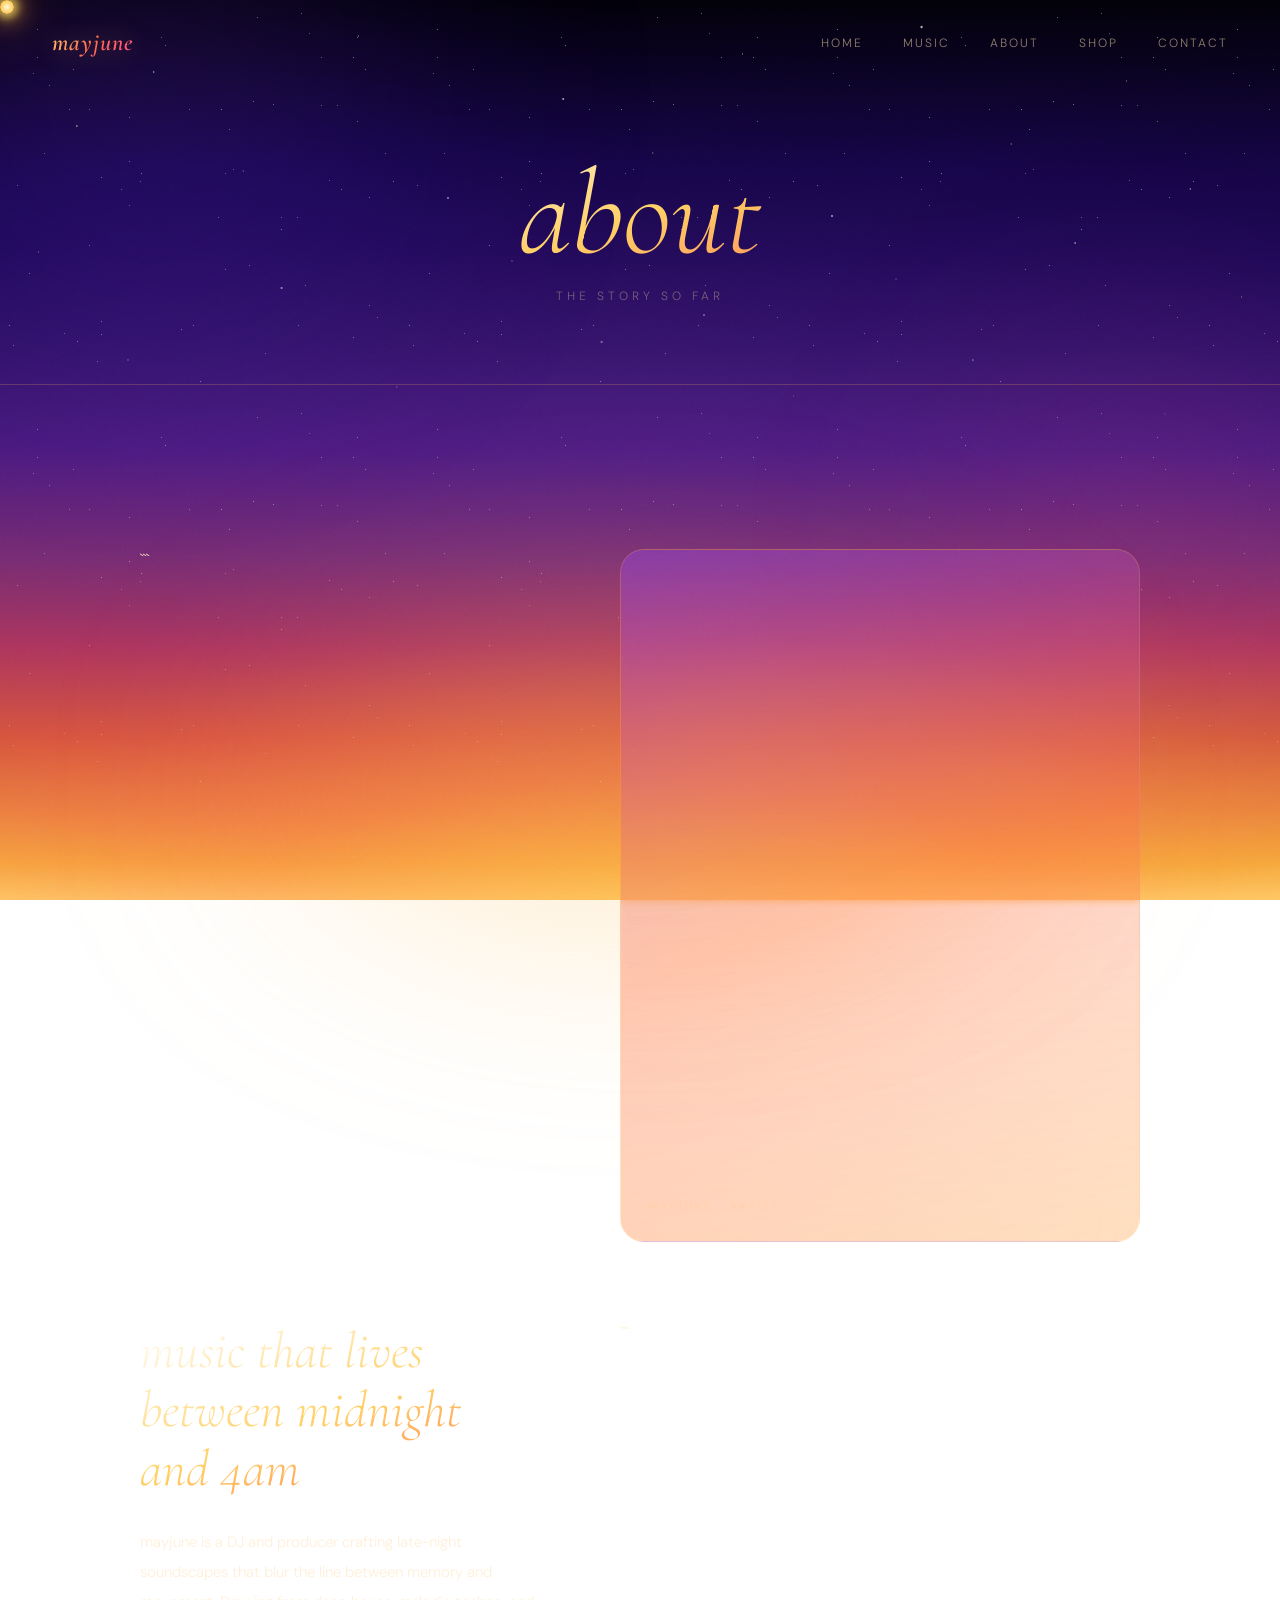
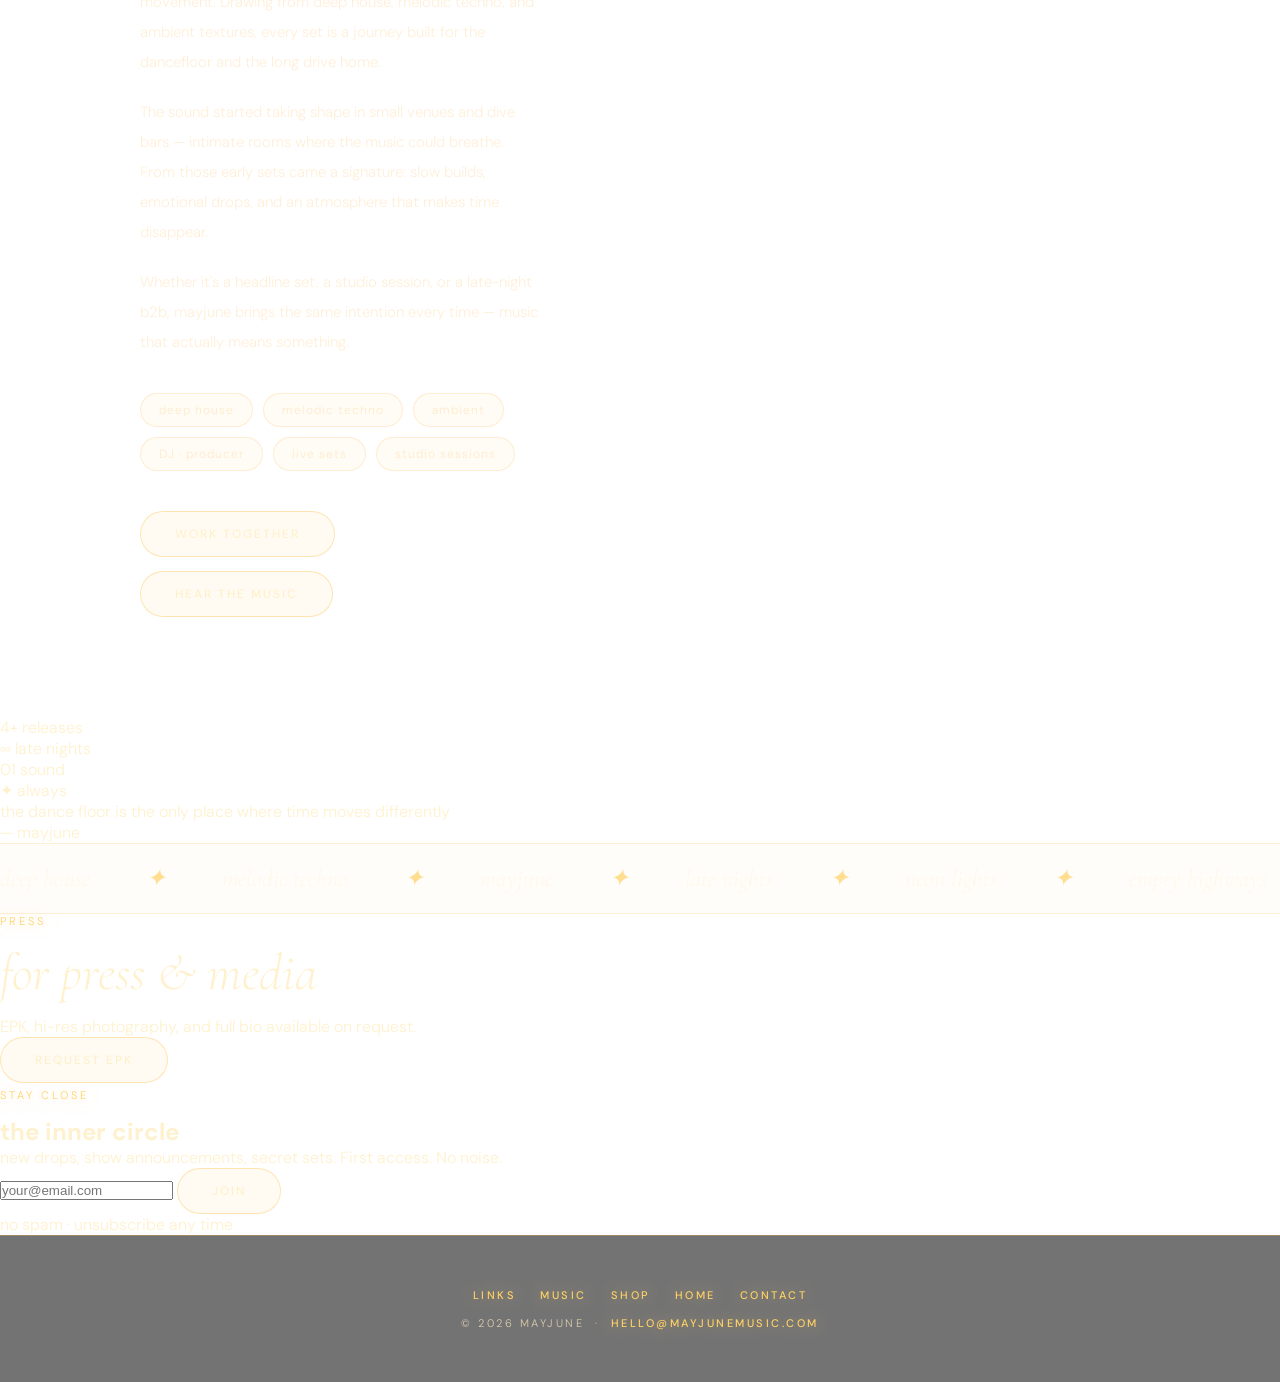
==== commit dcf7c159: "Update about.html" ====
--- a/about.html
+++ b/about.html
@@ -1,4 +1,5 @@
 <!DOCTYPE html>
+
 <html lang="en">
 <head>
   <meta charset="UTF-8">
@@ -14,6 +15,7 @@
 
 <div class="orb orb-1"></div>
 <div class="orb orb-2"></div>
+<div class="orb orb-3"></div>
 
 <nav id="nav">
   <h2>mayjune</h2>
@@ -37,47 +39,84 @@
 <section class="section">
   <div class="about-grid">
 
-    <div class="about-portrait fade-in">
-      <div class="about-portrait-watermark">mj</div>
-      <span class="about-portrait-label">mayjune · artist</span>
-    </div>
+```
+<div class="about-portrait fade-in">
+  <div class="about-portrait-watermark">mj</div>
+  <!-- Add your photo: replace this div with <img src="your-photo.jpg" style="width:100%;height:100%;object-fit:cover;border-radius:24px;" /> -->
+  <span class="about-portrait-label">mayjune · artist</span>
+</div>
 
-    <div class="about-text fade-in" style="transition-delay: 0.15s">
-      <h2>music that lives between midnight and 4am</h2>
-      <p>
-        mayjune is a DJ and producer crafting late-night soundscapes that blur
-        the line between memory and movement. Drawing from deep house, melodic
-        techno, and ambient textures, every set is a journey built for the
-        dancefloor and the long drive home.
-      </p>
-      <p>
-        The sound started taking shape in small venues and dive bars — intimate
-        rooms where the music could breathe. From those early sets came a
-        signature: slow builds, emotional drops, and an atmosphere that makes
-        time disappear.
-      </p>
-      <p>
-        Whether it's a headline set, a studio session, or a late-night b2b,
-        mayjune brings the same intention every time — music that actually
-        means something.
-      </p>
+<div class="about-text fade-in" style="transition-delay:0.15s">
+  <h2>music that lives between midnight and 4am</h2>
+  <p>
+    mayjune is a DJ and producer crafting late-night soundscapes that blur
+    the line between memory and movement. Drawing from deep house, melodic
+    techno, and ambient textures, every set is a journey built for the
+    dancefloor and the long drive home.
+  </p>
+  <p>
+    The sound started taking shape in small venues and dive bars — intimate
+    rooms where the music could breathe. From those early sets came a
+    signature: slow builds, emotional drops, and an atmosphere that makes
+    time disappear.
+  </p>
+  <p>
+    Whether it's a headline set, a studio session, or a late-night b2b,
+    mayjune brings the same intention every time — music that actually
+    means something.
+  </p>
 
-      <div class="about-tags">
-        <span class="tag">deep house</span>
-        <span class="tag">melodic techno</span>
-        <span class="tag">ambient</span>
-        <span class="tag">DJ · producer</span>
-        <span class="tag">live sets</span>
-        <span class="tag">studio sessions</span>
-      </div>
+  <div class="about-tags">
+    <span class="tag">deep house</span>
+    <span class="tag">melodic techno</span>
+    <span class="tag">ambient</span>
+    <span class="tag">DJ · producer</span>
+    <span class="tag">live sets</span>
+    <span class="tag">studio sessions</span>
+  </div>
 
-      <div style="margin-top: 40px;">
-        <a href="contact.html" class="button">work together</a>
-      </div>
-    </div>
+  <div style="margin-top:40px;display:flex;gap:14px;flex-wrap:wrap;">
+    <a href="contact.html" class="button">work together</a>
+    <a href="music.html"   class="button">hear the music</a>
+  </div>
+</div>
+```
 
   </div>
 </section>
+
+<!-- ══ STATS ══ -->
+
+<div class="stats-row fade-in">
+  <div class="stat-block">
+    <span class="stat-num">4+</span>
+    <span class="stat-label">releases</span>
+  </div>
+  <div class="stat-block">
+    <span class="stat-num">∞</span>
+    <span class="stat-label">late nights</span>
+  </div>
+  <div class="stat-block">
+    <span class="stat-num">01</span>
+    <span class="stat-label">sound</span>
+  </div>
+  <div class="stat-block">
+    <span class="stat-num">✦</span>
+    <span class="stat-label">always</span>
+  </div>
+</div>
+
+<!-- ══ QUOTE ══ -->
+
+<div class="quote-strip fade-in">
+  <blockquote>
+    the dance floor is the only place where time moves differently
+  </blockquote>
+  <!-- Replace with a real press quote or your own words -->
+  <span class="quote-source">— mayjune</span>
+</div>
+
+<!-- ══ MARQUEE ══ -->
 
 <div class="marquee-wrap">
   <div class="marquee-track">
@@ -96,24 +135,60 @@
   </div>
 </div>
 
+<!-- ══ PRESS ══ -->
+
+<section class="press-section fade-in">
+  <span class="section-tag">press</span>
+  <h2 style="font-family:'Cormorant Garamond',serif;font-style:italic;font-weight:300;
+    font-size:clamp(32px,4vw,52px);color:var(--text-warm);margin-bottom:12px;">
+    for press &amp; media
+  </h2>
+  <p>EPK, hi-res photography, and full bio available on request.</p>
+  <a href="contact.html" class="button">request EPK</a>
+</section>
+
+<!-- ══ EMAIL LIST ══ -->
+
+<section class="email-section fade-in">
+  <span class="section-tag">stay close</span>
+  <h2>the inner circle</h2>
+  <p>new drops, show announcements, secret sets. First access. No noise.</p>
+  <form class="email-form-row" id="emailForm" action="#" method="post">
+    <input type="email" name="email" placeholder="your@email.com" required />
+    <button type="submit" class="button">join</button>
+  </form>
+  <p class="email-note">no spam · unsubscribe any time</p>
+</section>
+
 <footer>
+  <div style="margin-bottom:14px;display:flex;gap:24px;justify-content:center;flex-wrap:wrap;">
+    <a href="links.html">links</a>
+    <a href="music.html">music</a>
+    <a href="shop.html">shop</a>
+    <a href="index.html">home</a>
+    <a href="contact.html">contact</a>
+  </div>
   © 2026 mayjune &nbsp;·&nbsp; <a href="mailto:hello@mayjunemusic.com">hello@mayjunemusic.com</a>
 </footer>
 
 <script src="cursor.js"></script>
+
 <script>
   const toggle = document.getElementById('navToggle');
-  const links  = document.getElementById('navLinks');
+  const navL   = document.getElementById('navLinks');
   toggle.addEventListener('click', () => {
-    toggle.classList.toggle('open');
-    links.classList.toggle('open');
+    toggle.classList.toggle('open'); navL.classList.toggle('open');
   });
-  links.querySelectorAll('a').forEach(a => {
-    a.addEventListener('click', () => {
-      toggle.classList.remove('open');
-      links.classList.remove('open');
-    });
+  navL.querySelectorAll('a').forEach(a => a.addEventListener('click', () => {
+    toggle.classList.remove('open'); navL.classList.remove('open');
+  }));
+
+  document.getElementById('emailForm').addEventListener('submit', function(e) {
+    e.preventDefault();
+    window.mjShowSuccess({ title: "you're in ✦", sub: "welcome to the inner circle" });
+    this.reset();
   });
 </script>
+
 </body>
 </html>
--- a/styles.css
+++ b/styles.css
@@ -1058,4 +1058,4 @@
 @media (max-width: 480px) {
   .shop-grid { grid-template-columns: 1fr; }
   .hero h1 { letter-spacing: -2px; }
-}+}
